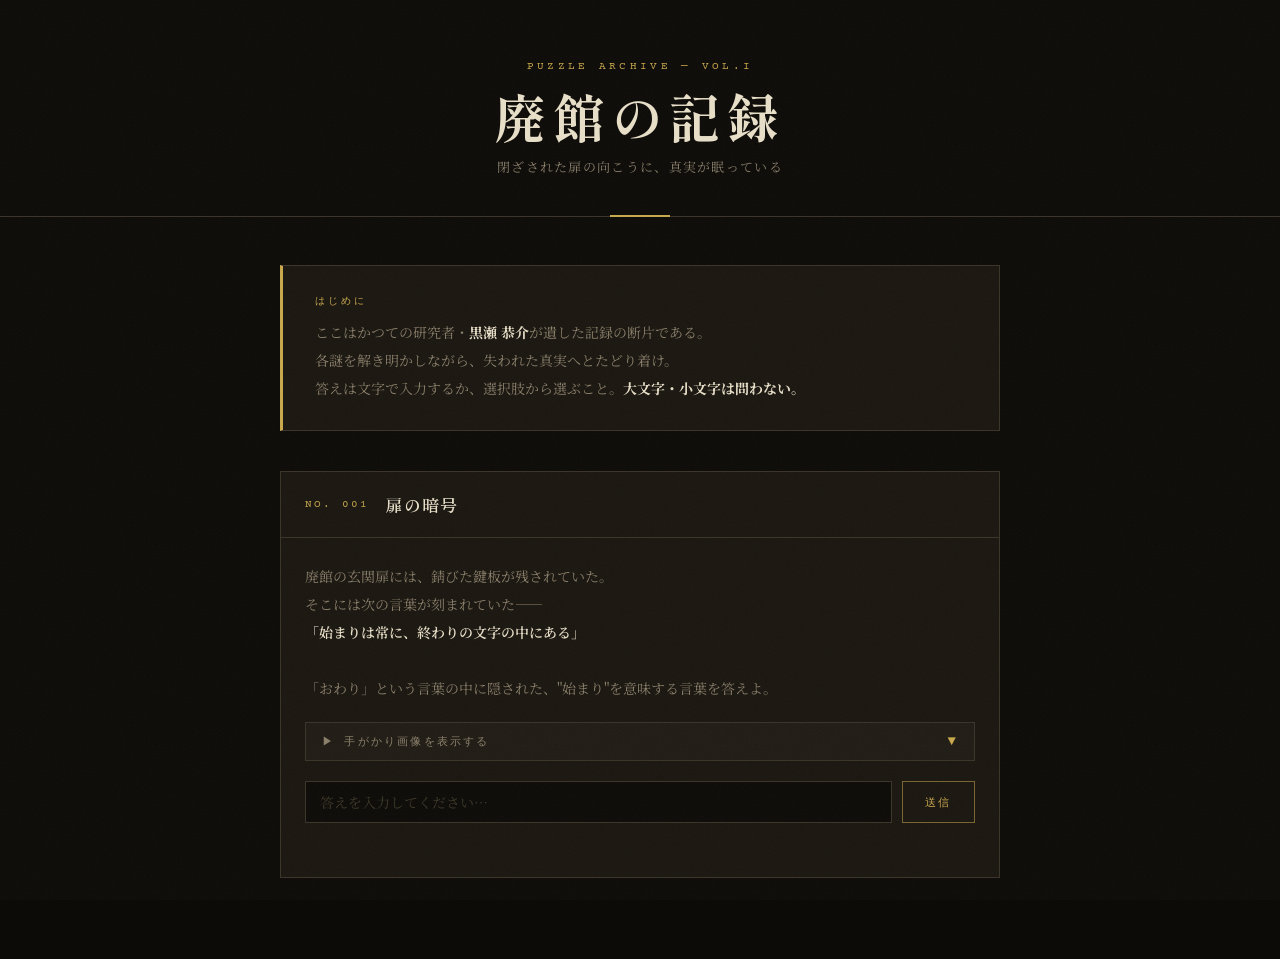
==== index.html @ 764a978c "Create index.html" ====
<!DOCTYPE html>
<html lang="ja">
<head>
  <meta charset="UTF-8">
  <meta name="viewport" content="width=device-width, initial-scale=1.0">
  <title>謎解き — The Archive</title>
  <link rel="preconnect" href="https://fonts.googleapis.com">
  <link href="https://fonts.googleapis.com/css2?family=Shippori+Mincho:wght@400;600;700&family=Noto+Serif+JP:wght@300;400;600&family=Courier+Prime:ital,wght@0,400;1,400&display=swap" rel="stylesheet">
  <style>
    :root {
      --bg: #0d0b08;
      --paper: #1a1610;
      --paper2: #201c15;
      --ink: #e8dfc8;
      --ink-dim: #8a7f6a;
      --ink-faint: #3d3828;
      --gold: #c9a84c;
      --gold-dim: #7a6430;
      --border: #3a3428;
    }

    *, *::before, *::after { box-sizing: border-box; margin: 0; padding: 0; }

    body {
      background: var(--bg);
      color: var(--ink);
      font-family: 'Noto Serif JP', serif;
      min-height: 100vh;
      overflow-x: hidden;
    }

    /* ── グレイン ── */
    body::before {
      content: '';
      position: fixed; inset: 0;
      background-image: url("data:image/svg+xml,%3Csvg viewBox='0 0 200 200' xmlns='http://www.w3.org/2000/svg'%3E%3Cfilter id='n'%3E%3CfeTurbulence type='fractalNoise' baseFrequency='0.75' numOctaves='4' stitchTiles='stitch'/%3E%3C/filter%3E%3Crect width='100%25' height='100%25' filter='url(%23n)' opacity='0.04'/%3E%3C/svg%3E");
      background-size: 200px;
      pointer-events: none;
      z-index: 999;
    }

    /* ── ヘッダー ── */
    header {
      text-align: center;
      padding: 60px 20px 40px;
      border-bottom: 1px solid var(--border);
      position: relative;
    }
    header::after {
      content: '';
      position: absolute;
      bottom: -1px; left: 50%; transform: translateX(-50%);
      width: 60px; height: 2px;
      background: var(--gold);
    }
    .site-label {
      font-family: 'Courier Prime', monospace;
      font-size: 11px;
      letter-spacing: 0.3em;
      color: var(--gold);
      text-transform: uppercase;
      margin-bottom: 12px;
    }
    h1 {
      font-family: 'Shippori Mincho', serif;
      font-size: clamp(28px, 5vw, 52px);
      font-weight: 700;
      letter-spacing: 0.12em;
      line-height: 1.2;
    }
    .subtitle {
      margin-top: 10px;
      font-size: 13px;
      color: var(--ink-dim);
      letter-spacing: 0.1em;
    }

    /* ── メイン ── */
    main {
      max-width: 760px;
      margin: 0 auto;
      padding: 0 20px 80px;
    }

    /* ── 案内 ── */
    .intro-block {
      margin: 48px 0 40px;
      padding: 28px 32px;
      border: 1px solid var(--border);
      border-left: 3px solid var(--gold);
      background: var(--paper);
      animation: fadeIn 0.8s ease both;
    }
    .intro-block .label {
      font-family: 'Courier Prime', monospace;
      font-size: 10px;
      letter-spacing: 0.3em;
      color: var(--gold);
      text-transform: uppercase;
      margin-bottom: 10px;
    }
    .intro-block p {
      font-size: 14px;
      line-height: 2;
      color: var(--ink-dim);
    }

    /* ── 問題カード ── */
    .puzzle-card {
      background: var(--paper);
      border: 1px solid var(--border);
      border-top: none;
    }
    .puzzle-card:first-of-type,
    .puzzle-card.first-card {
      border-top: 1px solid var(--border);
    }
    .puzzle-card.solved { border-color: var(--gold-dim); }

    .puzzle-header {
      display: flex;
      align-items: center;
      gap: 16px;
      padding: 20px 24px;
      border-bottom: 1px solid var(--border);
    }
    .puzzle-number {
      font-family: 'Courier Prime', monospace;
      font-size: 11px;
      letter-spacing: 0.2em;
      color: var(--gold);
      white-space: nowrap;
    }
    .puzzle-title {
      font-family: 'Shippori Mincho', serif;
      font-size: 17px;
      font-weight: 600;
      letter-spacing: 0.08em;
    }
    .solved-badge {
      margin-left: auto;
      font-family: 'Courier Prime', monospace;
      font-size: 10px;
      letter-spacing: 0.2em;
      color: var(--gold);
      border: 1px solid var(--gold-dim);
      padding: 3px 8px;
      display: none;
    }
    .puzzle-card.solved .solved-badge { display: block; }

    .puzzle-body { padding: 24px; }
    .puzzle-text {
      font-size: 14px;
      line-height: 2;
      color: var(--ink-dim);
      margin-bottom: 20px;
    }
    .puzzle-text strong { color: var(--ink); font-weight: 600; }

    /* ── アコーディオン ── */
    .accordion {
      border: 1px solid var(--border);
      margin-bottom: 20px;
    }
    .accordion-toggle {
      width: 100%;
      display: flex;
      align-items: center;
      justify-content: space-between;
      padding: 10px 16px;
      background: var(--paper2);
      border: none;
      color: var(--ink-dim);
      font-family: 'Courier Prime', monospace;
      font-size: 11px;
      letter-spacing: 0.2em;
      cursor: pointer;
      text-align: left;
      transition: color 0.2s;
    }
    .accordion-toggle:hover { color: var(--gold); }
    .accordion-icon {
      transition: transform 0.3s ease;
      font-size: 14px;
      color: var(--gold);
    }
    .accordion.open .accordion-icon { transform: rotate(180deg); }
    .accordion-body {
      max-height: 0;
      overflow: hidden;
      transition: max-height 0.4s ease;
    }
    .accordion.open .accordion-body { max-height: 600px; }
    .accordion-body img {
      width: 100%; display: block;
      filter: sepia(20%) contrast(0.9);
    }
    .accordion-caption {
      padding: 8px 16px;
      font-size: 11px;
      color: var(--ink-dim);
      font-family: 'Courier Prime', monospace;
      border-top: 1px solid var(--border);
      background: var(--paper2);
    }

    /* ── 入力 ── */
    .answer-area {
      display: flex;
      gap: 10px;
      align-items: stretch;
      flex-wrap: wrap;
    }
    .answer-input {
      flex: 1; min-width: 200px;
      background: var(--bg);
      border: 1px solid var(--border);
      color: var(--ink);
      font-family: 'Noto Serif JP', serif;
      font-size: 14px;
      padding: 10px 14px;
      outline: none;
      transition: border-color 0.2s;
    }
    .answer-input:focus { border-color: var(--gold); }
    .answer-input::placeholder { color: var(--ink-faint); }

    .answer-select {
      flex: 1; min-width: 200px;
      background: var(--bg);
      border: 1px solid var(--border);
      color: var(--ink);
      font-family: 'Noto Serif JP', serif;
      font-size: 14px;
      padding: 10px 14px;
      outline: none;
      cursor: pointer;
      transition: border-color 0.2s;
      appearance: none;
      background-image: url("data:image/svg+xml,%3Csvg xmlns='http://www.w3.org/2000/svg' width='12' height='8'%3E%3Cpath d='M1 1l5 5 5-5' stroke='%23c9a84c' stroke-width='1.5' fill='none'/%3E%3C/svg%3E");
      background-repeat: no-repeat;
      background-position: right 14px center;
      padding-right: 36px;
    }
    .answer-select:focus { border-color: var(--gold); }

    .submit-btn {
      background: transparent;
      border: 1px solid var(--gold-dim);
      color: var(--gold);
      font-family: 'Courier Prime', monospace;
      font-size: 11px;
      letter-spacing: 0.25em;
      padding: 10px 22px;
      cursor: pointer;
      text-transform: uppercase;
      transition: background 0.2s, color 0.2s, border-color 0.2s;
      white-space: nowrap;
    }
    .submit-btn:hover { background: var(--gold); color: var(--bg); border-color: var(--gold); }
    .submit-btn:disabled { opacity: 0.4; cursor: not-allowed; }

    .feedback {
      margin-top: 12px;
      font-family: 'Courier Prime', monospace;
      font-size: 12px;
      letter-spacing: 0.1em;
      min-height: 18px;
      transition: color 0.3s;
    }
    .feedback.correct { color: #7dbf8e; }
    .feedback.wrong   { color: #bf7d7d; }

    /* ── 正解後テキスト ── */
    .continuation {
      padding: 24px;
      border-top: 1px dashed var(--border);
      background: linear-gradient(to bottom, var(--paper2), var(--paper));
      animation: revealDown 0.6s ease both;
    }
    .continuation .label {
      font-family: 'Courier Prime', monospace;
      font-size: 10px;
      letter-spacing: 0.3em;
      color: var(--gold);
      text-transform: uppercase;
      margin-bottom: 12px;
    }
    .continuation p { font-size: 14px; line-height: 2.2; color: var(--ink-dim); }
    .continuation p + p { margin-top: 12px; }
    .continuation strong { color: var(--ink); }

    /* ── エピローグ二択 ── */
    .epilogue-choice {
      display: none;
      border: 1px solid var(--border);
      border-top: 1px dashed var(--gold-dim);
      background: var(--paper2);
      padding: 32px 24px;
      text-align: center;
      animation: revealDown 0.7s ease both;
    }
    .epilogue-choice .label {
      font-family: 'Courier Prime', monospace;
      font-size: 10px;
      letter-spacing: 0.35em;
      color: var(--gold);
      text-transform: uppercase;
      margin-bottom: 14px;
    }
    .epilogue-choice p {
      font-size: 14px;
      line-height: 2.1;
      color: var(--ink-dim);
      margin-bottom: 28px;
    }
    .epilogue-choice strong { color: var(--ink); }
    .choice-buttons {
      display: flex;
      gap: 16px;
      justify-content: center;
      flex-wrap: wrap;
    }
    .choice-btn {
      background: transparent;
      border: 1px solid var(--border);
      color: var(--ink-dim);
      font-family: 'Noto Serif JP', serif;
      font-size: 13px;
      letter-spacing: 0.08em;
      padding: 16px 32px;
      cursor: pointer;
      transition: all 0.25s;
      line-height: 1.7;
      min-width: 200px;
    }
    .choice-btn.light:hover {
      border-color: #7dbf8e;
      color: #7dbf8e;
      background: rgba(125,191,142,0.06);
    }
    .choice-btn.dark:hover {
      border-color: #bf7d7d;
      color: #bf7d7d;
      background: rgba(191,125,125,0.06);
    }

    /* ── エンドA（真実公開） ── */
    .end-result {
      display: none;
      animation: revealDown 0.9s ease both;
    }
    .end-a {
      border: 1px solid var(--gold-dim);
      border-top: none;
      background: var(--paper);
      padding: 48px 32px;
      text-align: center;
    }
    .end-a .end-tag {
      font-family: 'Courier Prime', monospace;
      font-size: 10px;
      letter-spacing: 0.4em;
      color: #7dbf8e;
      margin-bottom: 20px;
    }
    .end-a h2 {
      font-family: 'Shippori Mincho', serif;
      font-size: 24px;
      font-weight: 700;
      letter-spacing: 0.15em;
      color: var(--ink);
      margin-bottom: 20px;
    }
    .end-a p { font-size: 14px; line-height: 2.2; color: var(--ink-dim); }
    .end-a p + p { margin-top: 12px; }
    .end-a .ornament { font-size: 22px; color: #7dbf8e; margin-top: 32px; letter-spacing: 0.3em; }

    /* ── エンドB（焼却） ── */
    .end-b {
      border: 1px solid #5a3030;
      border-top: none;
      background: #110c0c;
      padding: 48px 32px;
      text-align: center;
    }
    .end-b .end-tag {
      font-family: 'Courier Prime', monospace;
      font-size: 10px;
      letter-spacing: 0.4em;
      color: #bf7d7d;
      margin-bottom: 20px;
    }
    .end-b h2 {
      font-family: 'Shippori Mincho', serif;
      font-size: 24px;
      font-weight: 700;
      letter-spacing: 0.15em;
      color: #d4bfb0;
      margin-bottom: 20px;
    }
    .end-b p { font-size: 14px; line-height: 2.2; color: #7a6660; }
    .end-b p + p { margin-top: 12px; }
    .end-b .ornament { font-size: 22px; color: #bf7d7d; margin-top: 32px; letter-spacing: 0.3em; }

    /* ── アニメーション ── */
    @keyframes fadeIn {
      from { opacity: 0; } to { opacity: 1; }
    }
    @keyframes slideUp {
      from { opacity: 0; transform: translateY(24px); }
      to   { opacity: 1; transform: translateY(0); }
    }
    @keyframes revealDown {
      from { opacity: 0; transform: translateY(-10px); }
      to   { opacity: 1; transform: translateY(0); }
    }

    ::-webkit-scrollbar { width: 6px; }
    ::-webkit-scrollbar-track { background: var(--bg); }
    ::-webkit-scrollbar-thumb { background: var(--border); border-radius: 3px; }
  </style>
</head>
<body>

<header>
  <div class="site-label">Puzzle Archive — Vol.I</div>
  <h1>廃館の記録</h1>
  <div class="subtitle">閉ざされた扉の向こうに、真実が眠っている</div>
</header>

<main>

  <!-- 案内 -->
  <div class="intro-block">
    <div class="label">はじめに</div>
    <p>
      ここはかつての研究者・<strong style="color:var(--ink)">黒瀬 恭介</strong>が遺した記録の断片である。<br>
      各謎を解き明かしながら、失われた真実へとたどり着け。<br>
      答えは文字で入力するか、選択肢から選ぶこと。<strong style="color:var(--ink)">大文字・小文字は問わない。</strong>
    </p>
  </div>

  <!-- ═══════════ 問題 1 ═══════════ -->
  <div class="puzzle-card first-card" id="puzzle-1">
    <div class="puzzle-header">
      <span class="puzzle-number">NO. 001</span>
      <span class="puzzle-title">扉の暗号</span>
      <span class="solved-badge">SOLVED</span>
    </div>
    <div class="puzzle-body">
      <p class="puzzle-text">
        廃館の玄関扉には、錆びた鍵板が残されていた。<br>
        そこには次の言葉が刻まれていた——<br>
        <strong>「始まりは常に、終わりの文字の中にある」</strong><br><br>
        「おわり」という言葉の中に隠された、"始まり"を意味する言葉を答えよ。
      </p>
      <div class="accordion" id="acc-1">
        <button class="accordion-toggle" onclick="toggleAccordion('acc-1')">
          <span>▶ 手がかり画像を表示する</span>
          <span class="accordion-icon">▼</span>
        </button>
        <div class="accordion-body">
          <svg xmlns="http://www.w3.org/2000/svg" viewBox="0 0 600 300" style="width:100%;display:block">
            <rect width="600" height="300" fill="#100e0b"/>
            <rect x="20" y="20" width="560" height="260" fill="none" stroke="#3a3428" stroke-width="1"/>
            <text x="300" y="120" text-anchor="middle" font-family="serif" font-size="48" fill="#c9a84c" opacity="0.9">お　わ　り</text>
            <text x="300" y="180" text-anchor="middle" font-family="serif" font-size="18" fill="#8a7f6a">↑　　　↑</text>
            <text x="300" y="220" text-anchor="middle" font-family="serif" font-size="14" fill="#8a7f6a" letter-spacing="4">刻まれた文字を よく見よ</text>
            <line x1="40" y1="40" x2="80" y2="40" stroke="#3a3428" stroke-width="1"/>
            <line x1="40" y1="40" x2="40" y2="80" stroke="#3a3428" stroke-width="1"/>
            <line x1="560" y1="40" x2="520" y2="40" stroke="#3a3428" stroke-width="1"/>
            <line x1="560" y1="40" x2="560" y2="80" stroke="#3a3428" stroke-width="1"/>
            <line x1="40" y1="260" x2="80" y2="260" stroke="#3a3428" stroke-width="1"/>
            <line x1="40" y1="260" x2="40" y2="220" stroke="#3a3428" stroke-width="1"/>
            <line x1="560" y1="260" x2="520" y2="260" stroke="#3a3428" stroke-width="1"/>
            <line x1="560" y1="260" x2="560" y2="220" stroke="#3a3428" stroke-width="1"/>
          </svg>
          <div class="accordion-caption">FILE_001 — 玄関扉の刻印（撮影日不明）</div>
        </div>
      </div>
      <div class="answer-area">
        <input type="text" class="answer-input" id="input-1" placeholder="答えを入力してください…" autocomplete="off">
        <button class="submit-btn" onclick="checkAnswer(1)">送信</button>
      </div>
      <div class="feedback" id="feedback-1"></div>
    </div>
    <div class="continuation" id="cont-1" style="display:none">
      <div class="label">記録 / 001</div>
      <p>
        扉が軋みながら開いた。内部には薄暗い廊下が続いており、<br>
        壁には無数の紙片が貼り付けられていた。黒瀬の字で、こう記されていた——
      </p>
      <p>
        <strong>「記憶とは、消えることなく積み重なるものだ。だが、人は時に意図して忘れようとする。<br>
        次の間には、私が最も恐れたものが置いてある」</strong>
      </p>
    </div>
  </div>

  <!-- ═══════════ 問題 2（最初は非表示） ═══════════ -->
  <div class="puzzle-card" id="puzzle-2" style="display:none">
    <div class="puzzle-header">
      <span class="puzzle-number">NO. 002</span>
      <span class="puzzle-title">研究室の選択</span>
      <span class="solved-badge">SOLVED</span>
    </div>
    <div class="puzzle-body">
      <p class="puzzle-text">
        廊下の奥に、3つの扉があった。<br>
        それぞれに記号が描かれている——<strong>「▲」「●」「■」</strong><br><br>
        黒瀬のノートには次の記述があった：<br>
        <em style="color:var(--ink)">"角のない、しかし始まりも終わりもない形の部屋に、答えがある"</em><br><br>
        どの扉を開くべきか？
      </p>
      <div class="accordion" id="acc-2">
        <button class="accordion-toggle" onclick="toggleAccordion('acc-2')">
          <span>▶ ノートの挿絵を確認する</span>
          <span class="accordion-icon">▼</span>
        </button>
        <div class="accordion-body">
          <svg xmlns="http://www.w3.org/2000/svg" viewBox="0 0 600 280" style="width:100%;display:block">
            <rect width="600" height="280" fill="#100e0b"/>
            <rect x="20" y="20" width="560" height="240" fill="none" stroke="#3a3428" stroke-width="1"/>
            <polygon points="130,220 200,100 270,220" fill="none" stroke="#c9a84c" stroke-width="2" opacity="0.7"/>
            <text x="200" y="250" text-anchor="middle" font-family="serif" font-size="14" fill="#8a7f6a">▲ 扉A</text>
            <circle cx="300" cy="160" r="60" fill="none" stroke="#c9a84c" stroke-width="2" opacity="0.9"/>
            <text x="300" y="250" text-anchor="middle" font-family="serif" font-size="14" fill="#c9a84c">● 扉B</text>
            <rect x="360" y="100" width="110" height="110" fill="none" stroke="#c9a84c" stroke-width="2" opacity="0.7"/>
            <text x="415" y="250" text-anchor="middle" font-family="serif" font-size="14" fill="#8a7f6a">■ 扉C</text>
            <text x="300" y="60" text-anchor="middle" font-family="serif" font-size="12" fill="#8a7f6a" letter-spacing="3">三つの形、一つの答え</text>
          </svg>
          <div class="accordion-caption">FILE_002 — 黒瀬ノート p.47（三扉の図）</div>
        </div>
      </div>
      <div class="answer-area">
        <select class="answer-select" id="input-2">
          <option value="">— 扉を選択してください —</option>
          <option value="a">▲ 扉A（三角の部屋）</option>
          <option value="b">● 扉B（円の部屋）</option>
          <option value="c">■ 扉C（四角の部屋）</option>
        </select>
        <button class="submit-btn" onclick="checkAnswer(2)">送信</button>
      </div>
      <div class="feedback" id="feedback-2"></div>
    </div>
    <div class="continuation" id="cont-2" style="display:none">
      <div class="label">記録 / 002</div>
      <p>
        円の扉を開くと、そこには広い実験室が広がっていた。<br>
        棚には無数の試験管と古い写真が並んでいる。
      </p>
      <p>
        写真の一枚には、若い頃の黒瀬と、見知らぬ女性が写っていた。<br>
        裏には一言——<strong>「すべての謎は、人の名前の中に宿る」</strong>
      </p>
    </div>
  </div>

  <!-- ═══════════ 問題 3（最初は非表示） ═══════════ -->
  <div class="puzzle-card" id="puzzle-3" style="display:none">
    <div class="puzzle-header">
      <span class="puzzle-number">NO. 003</span>
      <span class="puzzle-title">失われた名前</span>
      <span class="solved-badge">SOLVED</span>
    </div>
    <div class="puzzle-body">
      <p class="puzzle-text">
        実験室の中央に、一冊の日記が置かれていた。最後のページにこう書かれている——<br><br>
        <strong>
          「私の名は　黒瀬　恭介。<br>
          しかしこの館に残すべき名は、もう一つある。<br>
          私の名前のアナグラムが、すべての答えだ」
        </strong><br><br>
        「きょうすけ」を並び替えてできる、ある言葉を答えよ。<br>
        <span style="font-size:12px;color:var(--ink-dim)">（ひらがな5文字、「好き」という感情に関連する）</span>
      </p>
      <div class="accordion" id="acc-3">
        <button class="accordion-toggle" onclick="toggleAccordion('acc-3')">
          <span>▶ 日記の最終ページを見る</span>
          <span class="accordion-icon">▼</span>
        </button>
        <div class="accordion-body">
          <svg xmlns="http://www.w3.org/2000/svg" viewBox="0 0 600 320" style="width:100%;display:block">
            <rect width="600" height="320" fill="#100e0b"/>
            <rect x="60" y="20" width="480" height="280" fill="#1a1610" stroke="#3a3428" stroke-width="1"/>
            <line x1="80" y1="80"  x2="520" y2="80"  stroke="#2a2520" stroke-width="1"/>
            <line x1="80" y1="110" x2="520" y2="110" stroke="#2a2520" stroke-width="1"/>
            <line x1="80" y1="140" x2="520" y2="140" stroke="#2a2520" stroke-width="1"/>
            <line x1="80" y1="170" x2="520" y2="170" stroke="#2a2520" stroke-width="1"/>
            <line x1="80" y1="200" x2="520" y2="200" stroke="#2a2520" stroke-width="1"/>
            <line x1="80" y1="230" x2="520" y2="230" stroke="#2a2520" stroke-width="1"/>
            <text x="300" y="55" text-anchor="middle" font-family="serif" font-size="12" fill="#8a7f6a" letter-spacing="2">19XX年　最後の記録</text>
            <text x="90" y="100" font-family="serif" font-size="13" fill="#c9a84c">き　よ　う　す　け</text>
            <text x="90" y="130" font-family="serif" font-size="13" fill="#8a7f6a">↓ 並び替えると……？</text>
            <text x="90" y="160" font-family="serif" font-size="13" fill="#8a7f6a">？　？　？　？　？</text>
            <text x="90" y="195" font-family="serif" font-size="11" fill="#8a7f6a" opacity="0.6">すべての感情の中で、最も純粋なもの。</text>
            <text x="90" y="225" font-family="serif" font-size="11" fill="#8a7f6a" opacity="0.6">それが私の本当の名前だったのかもしれない。</text>
            <text x="440" y="270" text-anchor="end" font-family="serif" font-size="14" fill="#c9a84c" opacity="0.8">黒瀬　恭介</text>
          </svg>
          <div class="accordion-caption">FILE_003 — 日記 最終頁（日付不明）</div>
        </div>
      </div>
      <div class="answer-area">
        <input type="text" class="answer-input" id="input-3" placeholder="ひらがな5文字で入力…" autocomplete="off">
        <button class="submit-btn" onclick="checkAnswer(3)">送信</button>
      </div>
      <div class="feedback" id="feedback-3"></div>
    </div>

    <!-- エピローグ本文 -->
    <div class="continuation" id="cont-3" style="display:none">
      <div class="label">エピローグ</div>
      <p>
        日記を閉じると、部屋全体が静寂に包まれた。<br>
        黒瀬 恭介が最後に遺したものは、研究でも記録でもなく——<br>
        ただ、<strong>純粋な想いの欠片</strong>だったのかもしれない。
      </p>
      <p>
        だが、あなたの手にはいま、この館の<strong>すべての記録</strong>がある。<br>
        それをどうするかは……あなた次第だ。
      </p>
    </div>

    <!-- ═══ エピローグ二択 ═══ -->
    <div class="epilogue-choice" id="epilogue-choice">
      <div class="label">最後の選択</div>
      <p>
        黒瀬が遺した記録をどうするか。<br>
        その決断が、物語の幕をおろす。
      </p>
      <div class="choice-buttons">
        <button class="choice-btn light" onclick="showEnd('a')">
          📖 記録を世界に公開する<br>
          <span style="font-size:11px;color:inherit;opacity:0.7">——真実を、光の中へ</span>
        </button>
        <button class="choice-btn dark" onclick="showEnd('b')">
          🔥 記録をすべて焼き払う<br>
          <span style="font-size:11px;color:inherit;opacity:0.7">——忘却の炎に委ねる</span>
        </button>
      </div>
    </div>
  </div>

  <!-- ═══ エンドA ═══ -->
  <div class="end-result" id="end-a">
    <div class="end-a">
      <div class="end-tag">END — A ／ 解放</div>
      <h2>真実の夜明け</h2>
      <p>
        あなたは記録を公開することを選んだ。
      </p>
      <p>
        黒瀬 恭介の研究と、彼が抱えた想いは——<br>
        やがて多くの人の目に触れ、静かに語り継がれていく。
      </p>
      <p>
        廃館には、もう誰もいない。<br>
        しかしその記憶は、永遠に消えることなく残るだろう。
      </p>
      <div class="ornament">◇ ◆ ◇</div>
    </div>
  </div>

  <!-- ═══ エンドB ═══ -->
  <div class="end-result" id="end-b">
    <div class="end-b">
      <div class="end-tag">END — B ／ 忘却</div>
      <h2>灰になるまで</h2>
      <p>
        あなたは記録を炎に投じることを選んだ。
      </p>
      <p>
        紙が燃え、煙が天井へと立ち上る。<br>
        黒瀬の筆跡は、文字の一つひとつが灰になるまで——静かに消えていった。
      </p>
      <p>
        廃館は、ふたたび沈黙する。<br>
        誰も知らない。誰も語らない。それもまた、一つの選択だ。
      </p>
      <div class="ornament">— ■ —</div>
    </div>
  </div>

</main>

<script>
  // ─────────────────────
  // 問題の定義
  // ─────────────────────
  const puzzles = {
    1: { type: 'text',   answers: ['わり', '割り', 'ワリ'] },
    2: { type: 'select', answers: ['b'] },
    3: { type: 'text',   answers: ['すきよけ', 'すきけよ', 'よすきけ', 'すけよき', 'よきすけ', 'きよすけ'] }
  };
  const TOTAL = Object.keys(puzzles).length;

  // ─────────────────────
  // アコーディオン
  // ─────────────────────
  function toggleAccordion(id) {
    const el = document.getElementById(id);
    el.classList.toggle('open');
    const span = el.querySelector('.accordion-toggle span:first-child');
    const labels = {
      'acc-1': '手がかり画像を表示する',
      'acc-2': 'ノートの挿絵を確認する',
      'acc-3': '日記の最終ページを見る',
    };
    if (el.classList.contains('open')) {
      span.textContent = '▼ 閉じる';
    } else {
      span.textContent = '▶ ' + (labels[id] || '表示する');
    }
  }

  // ─────────────────────
  // 回答チェック
  // ─────────────────────
  function checkAnswer(num) {
    const puzzle  = puzzles[num];
    const input   = document.getElementById('input-' + num);
    const feedback = document.getElementById('feedback-' + num);
    const card    = document.getElementById('puzzle-' + num);

    const val = puzzle.type === 'text'
      ? input.value.trim().toLowerCase().replace(/\s/g, '')
      : input.value;

    if (!val) {
      feedback.textContent = '— 答えを入力または選択してください';
      feedback.className = 'feedback wrong';
      return;
    }

    const correct = puzzle.answers.some(a => a.toLowerCase() === val);

    if (correct) {
      feedback.textContent = '✓  正解です';
      feedback.className = 'feedback correct';
      card.classList.add('solved');
      input.disabled = true;
      card.querySelector('.submit-btn').disabled = true;

      setTimeout(() => {
        // 正解後テキストを表示
        const cont = document.getElementById('cont-' + num);
        if (cont) {
          cont.style.display = 'block';
          cont.scrollIntoView({ behavior: 'smooth', block: 'nearest' });
        }
        // 次ステップへ
        setTimeout(() => unlockNext(num), 600);
      }, 400);

    } else {
      feedback.textContent = '✗  違います。もう一度考えてみてください';
      feedback.className = 'feedback wrong';
      input.style.borderColor = '#8b2c2c';
      setTimeout(() => { input.style.borderColor = ''; }, 800);
    }
  }

  // ─────────────────────
  // 次問題のアンロック
  // ─────────────────────
  function unlockNext(solvedNum) {
    if (solvedNum < TOTAL) {
      // 次の問題カードを表示
      const nextCard = document.getElementById('puzzle-' + (solvedNum + 1));
      if (nextCard) {
        nextCard.style.display = 'block';
        nextCard.style.animation = 'slideUp 0.55s ease both';
        setTimeout(() => {
          nextCard.scrollIntoView({ behavior: 'smooth', block: 'start' });
        }, 100);
      }
    } else {
      // 最終問題クリア → エピローグ二択を表示
      setTimeout(() => {
        const choice = document.getElementById('epilogue-choice');
        choice.style.display = 'block';
        choice.scrollIntoView({ behavior: 'smooth', block: 'nearest' });
      }, 400);
    }
  }

  // ─────────────────────
  // エンド分岐
  // ─────────────────────
  function showEnd(type) {
    // 二択ボタンを無効化
    const choice = document.getElementById('epilogue-choice');
    choice.querySelectorAll('.choice-btn').forEach(btn => {
      btn.disabled = true;
      btn.style.opacity = '0.4';
      btn.style.cursor = 'not-allowed';
    });

    // 選ばれたエンドを表示
    const endEl = document.getElementById('end-' + type);
    endEl.style.display = 'block';
    setTimeout(() => {
      endEl.scrollIntoView({ behavior: 'smooth', block: 'start' });
    }, 100);
  }

  // ─────────────────────
  // Enterキー対応
  // ─────────────────────
  document.addEventListener('keydown', e => {
    if (e.key !== 'Enter') return;
    const focused = document.activeElement;
    if (focused && focused.classList.contains('answer-input')) {
      checkAnswer(parseInt(focused.id.replace('input-', '')));
    }
  });
</script>
</body>
</html>
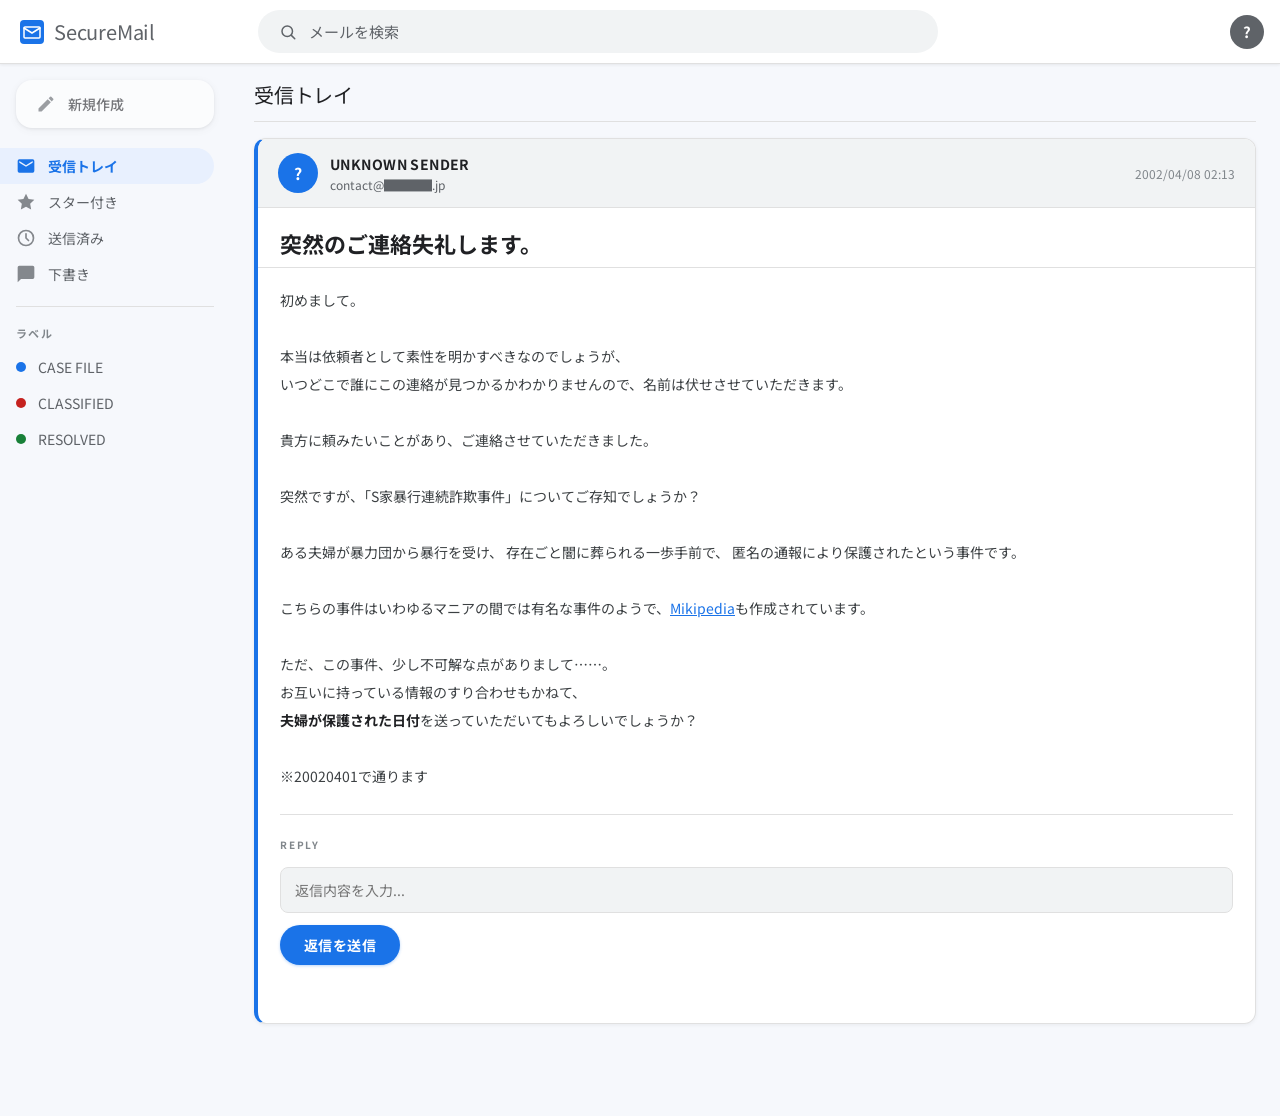
==== commit 95f5e93d: "一旦ガワだけ完成" ====
--- a/index.html
+++ b/index.html
@@ -3,819 +3,101 @@
 <head>
   <meta charset="UTF-8">
   <meta name="viewport" content="width=device-width, initial-scale=1.0">
-  <title>謎解き — The Archive</title>
+  <title>inbox — SECURE ARCHIVE</title>
   <link rel="preconnect" href="https://fonts.googleapis.com">
-  <link href="https://fonts.googleapis.com/css2?family=Shippori+Mincho:wght@400;600;700&family=Noto+Serif+JP:wght@300;400;600&family=Courier+Prime:ital,wght@0,400;1,400&display=swap" rel="stylesheet">
-  <style>
-    :root {
-      --bg: #0d0b08;
-      --paper: #1a1610;
-      --paper2: #201c15;
-      --ink: #e8dfc8;
-      --ink-dim: #8a7f6a;
-      --ink-faint: #3d3828;
-      --gold: #c9a84c;
-      --gold-dim: #7a6430;
-      --border: #3a3428;
-    }
-
-    *, *::before, *::after { box-sizing: border-box; margin: 0; padding: 0; }
-
-    body {
-      background: var(--bg);
-      color: var(--ink);
-      font-family: 'Noto Serif JP', serif;
-      min-height: 100vh;
-      overflow-x: hidden;
-    }
-
-    /* ── グレイン ── */
-    body::before {
-      content: '';
-      position: fixed; inset: 0;
-      background-image: url("data:image/svg+xml,%3Csvg viewBox='0 0 200 200' xmlns='http://www.w3.org/2000/svg'%3E%3Cfilter id='n'%3E%3CfeTurbulence type='fractalNoise' baseFrequency='0.75' numOctaves='4' stitchTiles='stitch'/%3E%3C/filter%3E%3Crect width='100%25' height='100%25' filter='url(%23n)' opacity='0.04'/%3E%3C/svg%3E");
-      background-size: 200px;
-      pointer-events: none;
-      z-index: 999;
-    }
-
-    /* ── ヘッダー ── */
-    header {
-      text-align: center;
-      padding: 60px 20px 40px;
-      border-bottom: 1px solid var(--border);
-      position: relative;
-    }
-    header::after {
-      content: '';
-      position: absolute;
-      bottom: -1px; left: 50%; transform: translateX(-50%);
-      width: 60px; height: 2px;
-      background: var(--gold);
-    }
-    .site-label {
-      font-family: 'Courier Prime', monospace;
-      font-size: 11px;
-      letter-spacing: 0.3em;
-      color: var(--gold);
-      text-transform: uppercase;
-      margin-bottom: 12px;
-    }
-    h1 {
-      font-family: 'Shippori Mincho', serif;
-      font-size: clamp(28px, 5vw, 52px);
-      font-weight: 700;
-      letter-spacing: 0.12em;
-      line-height: 1.2;
-    }
-    .subtitle {
-      margin-top: 10px;
-      font-size: 13px;
-      color: var(--ink-dim);
-      letter-spacing: 0.1em;
-    }
-
-    /* ── メイン ── */
-    main {
-      max-width: 760px;
-      margin: 0 auto;
-      padding: 0 20px 80px;
-    }
-
-    /* ── 案内 ── */
-    .intro-block {
-      margin: 48px 0 40px;
-      padding: 28px 32px;
-      border: 1px solid var(--border);
-      border-left: 3px solid var(--gold);
-      background: var(--paper);
-      animation: fadeIn 0.8s ease both;
-    }
-    .intro-block .label {
-      font-family: 'Courier Prime', monospace;
-      font-size: 10px;
-      letter-spacing: 0.3em;
-      color: var(--gold);
-      text-transform: uppercase;
-      margin-bottom: 10px;
-    }
-    .intro-block p {
-      font-size: 14px;
-      line-height: 2;
-      color: var(--ink-dim);
-    }
-
-    /* ── 問題カード ── */
-    .puzzle-card {
-      background: var(--paper);
-      border: 1px solid var(--border);
-      border-top: none;
-    }
-    .puzzle-card:first-of-type,
-    .puzzle-card.first-card {
-      border-top: 1px solid var(--border);
-    }
-    .puzzle-card.solved { border-color: var(--gold-dim); }
-
-    .puzzle-header {
-      display: flex;
-      align-items: center;
-      gap: 16px;
-      padding: 20px 24px;
-      border-bottom: 1px solid var(--border);
-    }
-    .puzzle-number {
-      font-family: 'Courier Prime', monospace;
-      font-size: 11px;
-      letter-spacing: 0.2em;
-      color: var(--gold);
-      white-space: nowrap;
-    }
-    .puzzle-title {
-      font-family: 'Shippori Mincho', serif;
-      font-size: 17px;
-      font-weight: 600;
-      letter-spacing: 0.08em;
-    }
-    .solved-badge {
-      margin-left: auto;
-      font-family: 'Courier Prime', monospace;
-      font-size: 10px;
-      letter-spacing: 0.2em;
-      color: var(--gold);
-      border: 1px solid var(--gold-dim);
-      padding: 3px 8px;
-      display: none;
-    }
-    .puzzle-card.solved .solved-badge { display: block; }
-
-    .puzzle-body { padding: 24px; }
-    .puzzle-text {
-      font-size: 14px;
-      line-height: 2;
-      color: var(--ink-dim);
-      margin-bottom: 20px;
-    }
-    .puzzle-text strong { color: var(--ink); font-weight: 600; }
-
-    /* ── アコーディオン ── */
-    .accordion {
-      border: 1px solid var(--border);
-      margin-bottom: 20px;
-    }
-    .accordion-toggle {
-      width: 100%;
-      display: flex;
-      align-items: center;
-      justify-content: space-between;
-      padding: 10px 16px;
-      background: var(--paper2);
-      border: none;
-      color: var(--ink-dim);
-      font-family: 'Courier Prime', monospace;
-      font-size: 11px;
-      letter-spacing: 0.2em;
-      cursor: pointer;
-      text-align: left;
-      transition: color 0.2s;
-    }
-    .accordion-toggle:hover { color: var(--gold); }
-    .accordion-icon {
-      transition: transform 0.3s ease;
-      font-size: 14px;
-      color: var(--gold);
-    }
-    .accordion.open .accordion-icon { transform: rotate(180deg); }
-    .accordion-body {
-      max-height: 0;
-      overflow: hidden;
-      transition: max-height 0.4s ease;
-    }
-    .accordion.open .accordion-body { max-height: 600px; }
-    .accordion-body img {
-      width: 100%; display: block;
-      filter: sepia(20%) contrast(0.9);
-    }
-    .accordion-caption {
-      padding: 8px 16px;
-      font-size: 11px;
-      color: var(--ink-dim);
-      font-family: 'Courier Prime', monospace;
-      border-top: 1px solid var(--border);
-      background: var(--paper2);
-    }
-
-    /* ── 入力 ── */
-    .answer-area {
-      display: flex;
-      gap: 10px;
-      align-items: stretch;
-      flex-wrap: wrap;
-    }
-    .answer-input {
-      flex: 1; min-width: 200px;
-      background: var(--bg);
-      border: 1px solid var(--border);
-      color: var(--ink);
-      font-family: 'Noto Serif JP', serif;
-      font-size: 14px;
-      padding: 10px 14px;
-      outline: none;
-      transition: border-color 0.2s;
-    }
-    .answer-input:focus { border-color: var(--gold); }
-    .answer-input::placeholder { color: var(--ink-faint); }
-
-    .answer-select {
-      flex: 1; min-width: 200px;
-      background: var(--bg);
-      border: 1px solid var(--border);
-      color: var(--ink);
-      font-family: 'Noto Serif JP', serif;
-      font-size: 14px;
-      padding: 10px 14px;
-      outline: none;
-      cursor: pointer;
-      transition: border-color 0.2s;
-      appearance: none;
-      background-image: url("data:image/svg+xml,%3Csvg xmlns='http://www.w3.org/2000/svg' width='12' height='8'%3E%3Cpath d='M1 1l5 5 5-5' stroke='%23c9a84c' stroke-width='1.5' fill='none'/%3E%3C/svg%3E");
-      background-repeat: no-repeat;
-      background-position: right 14px center;
-      padding-right: 36px;
-    }
-    .answer-select:focus { border-color: var(--gold); }
-
-    .submit-btn {
-      background: transparent;
-      border: 1px solid var(--gold-dim);
-      color: var(--gold);
-      font-family: 'Courier Prime', monospace;
-      font-size: 11px;
-      letter-spacing: 0.25em;
-      padding: 10px 22px;
-      cursor: pointer;
-      text-transform: uppercase;
-      transition: background 0.2s, color 0.2s, border-color 0.2s;
-      white-space: nowrap;
-    }
-    .submit-btn:hover { background: var(--gold); color: var(--bg); border-color: var(--gold); }
-    .submit-btn:disabled { opacity: 0.4; cursor: not-allowed; }
-
-    .feedback {
-      margin-top: 12px;
-      font-family: 'Courier Prime', monospace;
-      font-size: 12px;
-      letter-spacing: 0.1em;
-      min-height: 18px;
-      transition: color 0.3s;
-    }
-    .feedback.correct { color: #7dbf8e; }
-    .feedback.wrong   { color: #bf7d7d; }
-
-    /* ── 正解後テキスト ── */
-    .continuation {
-      padding: 24px;
-      border-top: 1px dashed var(--border);
-      background: linear-gradient(to bottom, var(--paper2), var(--paper));
-      animation: revealDown 0.6s ease both;
-    }
-    .continuation .label {
-      font-family: 'Courier Prime', monospace;
-      font-size: 10px;
-      letter-spacing: 0.3em;
-      color: var(--gold);
-      text-transform: uppercase;
-      margin-bottom: 12px;
-    }
-    .continuation p { font-size: 14px; line-height: 2.2; color: var(--ink-dim); }
-    .continuation p + p { margin-top: 12px; }
-    .continuation strong { color: var(--ink); }
-
-    /* ── エピローグ二択 ── */
-    .epilogue-choice {
-      display: none;
-      border: 1px solid var(--border);
-      border-top: 1px dashed var(--gold-dim);
-      background: var(--paper2);
-      padding: 32px 24px;
-      text-align: center;
-      animation: revealDown 0.7s ease both;
-    }
-    .epilogue-choice .label {
-      font-family: 'Courier Prime', monospace;
-      font-size: 10px;
-      letter-spacing: 0.35em;
-      color: var(--gold);
-      text-transform: uppercase;
-      margin-bottom: 14px;
-    }
-    .epilogue-choice p {
-      font-size: 14px;
-      line-height: 2.1;
-      color: var(--ink-dim);
-      margin-bottom: 28px;
-    }
-    .epilogue-choice strong { color: var(--ink); }
-    .choice-buttons {
-      display: flex;
-      gap: 16px;
-      justify-content: center;
-      flex-wrap: wrap;
-    }
-    .choice-btn {
-      background: transparent;
-      border: 1px solid var(--border);
-      color: var(--ink-dim);
-      font-family: 'Noto Serif JP', serif;
-      font-size: 13px;
-      letter-spacing: 0.08em;
-      padding: 16px 32px;
-      cursor: pointer;
-      transition: all 0.25s;
-      line-height: 1.7;
-      min-width: 200px;
-    }
-    .choice-btn.light:hover {
-      border-color: #7dbf8e;
-      color: #7dbf8e;
-      background: rgba(125,191,142,0.06);
-    }
-    .choice-btn.dark:hover {
-      border-color: #bf7d7d;
-      color: #bf7d7d;
-      background: rgba(191,125,125,0.06);
-    }
-
-    /* ── エンドA（真実公開） ── */
-    .end-result {
-      display: none;
-      animation: revealDown 0.9s ease both;
-    }
-    .end-a {
-      border: 1px solid var(--gold-dim);
-      border-top: none;
-      background: var(--paper);
-      padding: 48px 32px;
-      text-align: center;
-    }
-    .end-a .end-tag {
-      font-family: 'Courier Prime', monospace;
-      font-size: 10px;
-      letter-spacing: 0.4em;
-      color: #7dbf8e;
-      margin-bottom: 20px;
-    }
-    .end-a h2 {
-      font-family: 'Shippori Mincho', serif;
-      font-size: 24px;
-      font-weight: 700;
-      letter-spacing: 0.15em;
-      color: var(--ink);
-      margin-bottom: 20px;
-    }
-    .end-a p { font-size: 14px; line-height: 2.2; color: var(--ink-dim); }
-    .end-a p + p { margin-top: 12px; }
-    .end-a .ornament { font-size: 22px; color: #7dbf8e; margin-top: 32px; letter-spacing: 0.3em; }
-
-    /* ── エンドB（焼却） ── */
-    .end-b {
-      border: 1px solid #5a3030;
-      border-top: none;
-      background: #110c0c;
-      padding: 48px 32px;
-      text-align: center;
-    }
-    .end-b .end-tag {
-      font-family: 'Courier Prime', monospace;
-      font-size: 10px;
-      letter-spacing: 0.4em;
-      color: #bf7d7d;
-      margin-bottom: 20px;
-    }
-    .end-b h2 {
-      font-family: 'Shippori Mincho', serif;
-      font-size: 24px;
-      font-weight: 700;
-      letter-spacing: 0.15em;
-      color: #d4bfb0;
-      margin-bottom: 20px;
-    }
-    .end-b p { font-size: 14px; line-height: 2.2; color: #7a6660; }
-    .end-b p + p { margin-top: 12px; }
-    .end-b .ornament { font-size: 22px; color: #bf7d7d; margin-top: 32px; letter-spacing: 0.3em; }
-
-    /* ── アニメーション ── */
-    @keyframes fadeIn {
-      from { opacity: 0; } to { opacity: 1; }
-    }
-    @keyframes slideUp {
-      from { opacity: 0; transform: translateY(24px); }
-      to   { opacity: 1; transform: translateY(0); }
-    }
-    @keyframes revealDown {
-      from { opacity: 0; transform: translateY(-10px); }
-      to   { opacity: 1; transform: translateY(0); }
-    }
-
-    ::-webkit-scrollbar { width: 6px; }
-    ::-webkit-scrollbar-track { background: var(--bg); }
-    ::-webkit-scrollbar-thumb { background: var(--border); border-radius: 3px; }
-  </style>
+  <link rel="preconnect" href="https://fonts.gstatic.com" crossorigin>
+  <link href="https://fonts.googleapis.com/css2?family=Noto+Sans+JP:wght@300;400;500;700&display=swap" rel="stylesheet">
+  <link rel="stylesheet" href="css/style.css">
 </head>
 <body>
 
-<header>
-  <div class="site-label">Puzzle Archive — Vol.I</div>
-  <h1>廃館の記録</h1>
-  <div class="subtitle">閉ざされた扉の向こうに、真実が眠っている</div>
-</header>
+  <header class="topbar">
+    <div class="topbar-inner">
+      <div class="topbar-logo">
+        <svg width="24" height="24" viewBox="0 0 24 24" fill="none">
+          <rect width="24" height="24" rx="4" fill="#1a73e8"/>
+          <path d="M4 8l8 5 8-5" stroke="white" stroke-width="1.5" stroke-linecap="round"/>
+          <rect x="4" y="7" width="16" height="11" rx="1" stroke="white" stroke-width="1.5" fill="none"/>
+        </svg>
+        <span class="logo-text">SecureMail</span>
+      </div>
+      <div class="topbar-search">
+        <svg class="search-icon" width="18" height="18" viewBox="0 0 24 24" fill="none">
+          <circle cx="11" cy="11" r="7" stroke="#5f6368" stroke-width="2"/>
+          <path d="M16.5 16.5L21 21" stroke="#5f6368" stroke-width="2" stroke-linecap="round"/>
+        </svg>
+        <span class="search-placeholder">メールを検索</span>
+      </div>
+      <div class="topbar-avatar">?</div>
+    </div>
+  </header>
 
-<main>
+  <div class="page-body">
 
-  <!-- 案内 -->
-  <div class="intro-block">
-    <div class="label">はじめに</div>
-    <p>
-      ここはかつての研究者・<strong style="color:var(--ink)">黒瀬 恭介</strong>が遺した記録の断片である。<br>
-      各謎を解き明かしながら、失われた真実へとたどり着け。<br>
-      答えは文字で入力するか、選択肢から選ぶこと。<strong style="color:var(--ink)">大文字・小文字は問わない。</strong>
-    </p>
+    <aside class="sidebar">
+      <div class="sidebar-compose">
+        <button class="compose-btn" disabled>
+          <svg width="20" height="20" viewBox="0 0 24 24" fill="none">
+            <path d="M3 17.25V21h3.75L17.81 9.94l-3.75-3.75L3 17.25zM20.71 7.04a1 1 0 000-1.41l-2.34-2.34a1 1 0 00-1.41 0l-1.83 1.83 3.75 3.75 1.83-1.83z" fill="#5f6368"/>
+          </svg>
+          新規作成
+        </button>
+      </div>
+      <nav class="sidebar-nav">
+        <div class="nav-item active">
+          <svg class="nav-icon" width="20" height="20" viewBox="0 0 24 24" fill="none">
+            <path d="M20 4H4a2 2 0 00-2 2v12a2 2 0 002 2h16a2 2 0 002-2V6a2 2 0 00-2-2zm0 4l-8 5-8-5V6l8 5 8-5v2z" fill="currentColor"/>
+          </svg>
+          <span>受信トレイ</span>
+          <span class="nav-badge" id="unread-count"></span>
+        </div>
+        <div class="nav-item muted">
+          <svg class="nav-icon" width="20" height="20" viewBox="0 0 24 24" fill="none">
+            <path d="M12 2l3.09 6.26L22 9.27l-5 4.87 1.18 6.88L12 17.77l-6.18 3.25L7 14.14 2 9.27l6.91-1.01L12 2z" fill="currentColor"/>
+          </svg>
+          <span>スター付き</span>
+        </div>
+        <div class="nav-item muted">
+          <svg class="nav-icon" width="20" height="20" viewBox="0 0 24 24" fill="none">
+            <circle cx="12" cy="12" r="9" stroke="currentColor" stroke-width="2"/>
+            <path d="M12 7v5l3 3" stroke="currentColor" stroke-width="2" stroke-linecap="round"/>
+          </svg>
+          <span>送信済み</span>
+        </div>
+        <div class="nav-item muted">
+          <svg class="nav-icon" width="20" height="20" viewBox="0 0 24 24" fill="none">
+            <path d="M20 2H4a2 2 0 00-2 2v18l4-4h14a2 2 0 002-2V4a2 2 0 00-2-2z" fill="currentColor"/>
+          </svg>
+          <span>下書き</span>
+        </div>
+      </nav>
+      <div class="sidebar-divider"></div>
+      <div class="nav-section-label">ラベル</div>
+      <nav class="sidebar-nav">
+        <div class="nav-item muted">
+          <span class="nav-dot" style="background:#1a73e8"></span>
+          <span>CASE FILE</span>
+        </div>
+        <div class="nav-item muted">
+          <span class="nav-dot" style="background:#c5221f"></span>
+          <span>CLASSIFIED</span>
+        </div>
+        <div class="nav-item muted">
+          <span class="nav-dot" style="background:#188038"></span>
+          <span>RESOLVED</span>
+        </div>
+      </nav>
+    </aside>
+
+    <main class="main-pane">
+      <div class="inbox-toolbar">
+        <span class="inbox-title">受信トレイ</span>
+      </div>
+      <div id="puzzle-container"></div>
+    </main>
+
   </div>
 
-  <!-- ═══════════ 問題 1 ═══════════ -->
-  <div class="puzzle-card first-card" id="puzzle-1">
-    <div class="puzzle-header">
-      <span class="puzzle-number">NO. 001</span>
-      <span class="puzzle-title">扉の暗号</span>
-      <span class="solved-badge">SOLVED</span>
-    </div>
-    <div class="puzzle-body">
-      <p class="puzzle-text">
-        廃館の玄関扉には、錆びた鍵板が残されていた。<br>
-        そこには次の言葉が刻まれていた——<br>
-        <strong>「始まりは常に、終わりの文字の中にある」</strong><br><br>
-        「おわり」という言葉の中に隠された、"始まり"を意味する言葉を答えよ。
-      </p>
-      <div class="accordion" id="acc-1">
-        <button class="accordion-toggle" onclick="toggleAccordion('acc-1')">
-          <span>▶ 手がかり画像を表示する</span>
-          <span class="accordion-icon">▼</span>
-        </button>
-        <div class="accordion-body">
-          <svg xmlns="http://www.w3.org/2000/svg" viewBox="0 0 600 300" style="width:100%;display:block">
-            <rect width="600" height="300" fill="#100e0b"/>
-            <rect x="20" y="20" width="560" height="260" fill="none" stroke="#3a3428" stroke-width="1"/>
-            <text x="300" y="120" text-anchor="middle" font-family="serif" font-size="48" fill="#c9a84c" opacity="0.9">お　わ　り</text>
-            <text x="300" y="180" text-anchor="middle" font-family="serif" font-size="18" fill="#8a7f6a">↑　　　↑</text>
-            <text x="300" y="220" text-anchor="middle" font-family="serif" font-size="14" fill="#8a7f6a" letter-spacing="4">刻まれた文字を よく見よ</text>
-            <line x1="40" y1="40" x2="80" y2="40" stroke="#3a3428" stroke-width="1"/>
-            <line x1="40" y1="40" x2="40" y2="80" stroke="#3a3428" stroke-width="1"/>
-            <line x1="560" y1="40" x2="520" y2="40" stroke="#3a3428" stroke-width="1"/>
-            <line x1="560" y1="40" x2="560" y2="80" stroke="#3a3428" stroke-width="1"/>
-            <line x1="40" y1="260" x2="80" y2="260" stroke="#3a3428" stroke-width="1"/>
-            <line x1="40" y1="260" x2="40" y2="220" stroke="#3a3428" stroke-width="1"/>
-            <line x1="560" y1="260" x2="520" y2="260" stroke="#3a3428" stroke-width="1"/>
-            <line x1="560" y1="260" x2="560" y2="220" stroke="#3a3428" stroke-width="1"/>
-          </svg>
-          <div class="accordion-caption">FILE_001 — 玄関扉の刻印（撮影日不明）</div>
-        </div>
-      </div>
-      <div class="answer-area">
-        <input type="text" class="answer-input" id="input-1" placeholder="答えを入力してください…" autocomplete="off">
-        <button class="submit-btn" onclick="checkAnswer(1)">送信</button>
-      </div>
-      <div class="feedback" id="feedback-1"></div>
-    </div>
-    <div class="continuation" id="cont-1" style="display:none">
-      <div class="label">記録 / 001</div>
-      <p>
-        扉が軋みながら開いた。内部には薄暗い廊下が続いており、<br>
-        壁には無数の紙片が貼り付けられていた。黒瀬の字で、こう記されていた——
-      </p>
-      <p>
-        <strong>「記憶とは、消えることなく積み重なるものだ。だが、人は時に意図して忘れようとする。<br>
-        次の間には、私が最も恐れたものが置いてある」</strong>
-      </p>
-    </div>
-  </div>
-
-  <!-- ═══════════ 問題 2（最初は非表示） ═══════════ -->
-  <div class="puzzle-card" id="puzzle-2" style="display:none">
-    <div class="puzzle-header">
-      <span class="puzzle-number">NO. 002</span>
-      <span class="puzzle-title">研究室の選択</span>
-      <span class="solved-badge">SOLVED</span>
-    </div>
-    <div class="puzzle-body">
-      <p class="puzzle-text">
-        廊下の奥に、3つの扉があった。<br>
-        それぞれに記号が描かれている——<strong>「▲」「●」「■」</strong><br><br>
-        黒瀬のノートには次の記述があった：<br>
-        <em style="color:var(--ink)">"角のない、しかし始まりも終わりもない形の部屋に、答えがある"</em><br><br>
-        どの扉を開くべきか？
-      </p>
-      <div class="accordion" id="acc-2">
-        <button class="accordion-toggle" onclick="toggleAccordion('acc-2')">
-          <span>▶ ノートの挿絵を確認する</span>
-          <span class="accordion-icon">▼</span>
-        </button>
-        <div class="accordion-body">
-          <svg xmlns="http://www.w3.org/2000/svg" viewBox="0 0 600 280" style="width:100%;display:block">
-            <rect width="600" height="280" fill="#100e0b"/>
-            <rect x="20" y="20" width="560" height="240" fill="none" stroke="#3a3428" stroke-width="1"/>
-            <polygon points="130,220 200,100 270,220" fill="none" stroke="#c9a84c" stroke-width="2" opacity="0.7"/>
-            <text x="200" y="250" text-anchor="middle" font-family="serif" font-size="14" fill="#8a7f6a">▲ 扉A</text>
-            <circle cx="300" cy="160" r="60" fill="none" stroke="#c9a84c" stroke-width="2" opacity="0.9"/>
-            <text x="300" y="250" text-anchor="middle" font-family="serif" font-size="14" fill="#c9a84c">● 扉B</text>
-            <rect x="360" y="100" width="110" height="110" fill="none" stroke="#c9a84c" stroke-width="2" opacity="0.7"/>
-            <text x="415" y="250" text-anchor="middle" font-family="serif" font-size="14" fill="#8a7f6a">■ 扉C</text>
-            <text x="300" y="60" text-anchor="middle" font-family="serif" font-size="12" fill="#8a7f6a" letter-spacing="3">三つの形、一つの答え</text>
-          </svg>
-          <div class="accordion-caption">FILE_002 — 黒瀬ノート p.47（三扉の図）</div>
-        </div>
-      </div>
-      <div class="answer-area">
-        <select class="answer-select" id="input-2">
-          <option value="">— 扉を選択してください —</option>
-          <option value="a">▲ 扉A（三角の部屋）</option>
-          <option value="b">● 扉B（円の部屋）</option>
-          <option value="c">■ 扉C（四角の部屋）</option>
-        </select>
-        <button class="submit-btn" onclick="checkAnswer(2)">送信</button>
-      </div>
-      <div class="feedback" id="feedback-2"></div>
-    </div>
-    <div class="continuation" id="cont-2" style="display:none">
-      <div class="label">記録 / 002</div>
-      <p>
-        円の扉を開くと、そこには広い実験室が広がっていた。<br>
-        棚には無数の試験管と古い写真が並んでいる。
-      </p>
-      <p>
-        写真の一枚には、若い頃の黒瀬と、見知らぬ女性が写っていた。<br>
-        裏には一言——<strong>「すべての謎は、人の名前の中に宿る」</strong>
-      </p>
-    </div>
-  </div>
-
-  <!-- ═══════════ 問題 3（最初は非表示） ═══════════ -->
-  <div class="puzzle-card" id="puzzle-3" style="display:none">
-    <div class="puzzle-header">
-      <span class="puzzle-number">NO. 003</span>
-      <span class="puzzle-title">失われた名前</span>
-      <span class="solved-badge">SOLVED</span>
-    </div>
-    <div class="puzzle-body">
-      <p class="puzzle-text">
-        実験室の中央に、一冊の日記が置かれていた。最後のページにこう書かれている——<br><br>
-        <strong>
-          「私の名は　黒瀬　恭介。<br>
-          しかしこの館に残すべき名は、もう一つある。<br>
-          私の名前のアナグラムが、すべての答えだ」
-        </strong><br><br>
-        「きょうすけ」を並び替えてできる、ある言葉を答えよ。<br>
-        <span style="font-size:12px;color:var(--ink-dim)">（ひらがな5文字、「好き」という感情に関連する）</span>
-      </p>
-      <div class="accordion" id="acc-3">
-        <button class="accordion-toggle" onclick="toggleAccordion('acc-3')">
-          <span>▶ 日記の最終ページを見る</span>
-          <span class="accordion-icon">▼</span>
-        </button>
-        <div class="accordion-body">
-          <svg xmlns="http://www.w3.org/2000/svg" viewBox="0 0 600 320" style="width:100%;display:block">
-            <rect width="600" height="320" fill="#100e0b"/>
-            <rect x="60" y="20" width="480" height="280" fill="#1a1610" stroke="#3a3428" stroke-width="1"/>
-            <line x1="80" y1="80"  x2="520" y2="80"  stroke="#2a2520" stroke-width="1"/>
-            <line x1="80" y1="110" x2="520" y2="110" stroke="#2a2520" stroke-width="1"/>
-            <line x1="80" y1="140" x2="520" y2="140" stroke="#2a2520" stroke-width="1"/>
-            <line x1="80" y1="170" x2="520" y2="170" stroke="#2a2520" stroke-width="1"/>
-            <line x1="80" y1="200" x2="520" y2="200" stroke="#2a2520" stroke-width="1"/>
-            <line x1="80" y1="230" x2="520" y2="230" stroke="#2a2520" stroke-width="1"/>
-            <text x="300" y="55" text-anchor="middle" font-family="serif" font-size="12" fill="#8a7f6a" letter-spacing="2">19XX年　最後の記録</text>
-            <text x="90" y="100" font-family="serif" font-size="13" fill="#c9a84c">き　よ　う　す　け</text>
-            <text x="90" y="130" font-family="serif" font-size="13" fill="#8a7f6a">↓ 並び替えると……？</text>
-            <text x="90" y="160" font-family="serif" font-size="13" fill="#8a7f6a">？　？　？　？　？</text>
-            <text x="90" y="195" font-family="serif" font-size="11" fill="#8a7f6a" opacity="0.6">すべての感情の中で、最も純粋なもの。</text>
-            <text x="90" y="225" font-family="serif" font-size="11" fill="#8a7f6a" opacity="0.6">それが私の本当の名前だったのかもしれない。</text>
-            <text x="440" y="270" text-anchor="end" font-family="serif" font-size="14" fill="#c9a84c" opacity="0.8">黒瀬　恭介</text>
-          </svg>
-          <div class="accordion-caption">FILE_003 — 日記 最終頁（日付不明）</div>
-        </div>
-      </div>
-      <div class="answer-area">
-        <input type="text" class="answer-input" id="input-3" placeholder="ひらがな5文字で入力…" autocomplete="off">
-        <button class="submit-btn" onclick="checkAnswer(3)">送信</button>
-      </div>
-      <div class="feedback" id="feedback-3"></div>
-    </div>
-
-    <!-- エピローグ本文 -->
-    <div class="continuation" id="cont-3" style="display:none">
-      <div class="label">エピローグ</div>
-      <p>
-        日記を閉じると、部屋全体が静寂に包まれた。<br>
-        黒瀬 恭介が最後に遺したものは、研究でも記録でもなく——<br>
-        ただ、<strong>純粋な想いの欠片</strong>だったのかもしれない。
-      </p>
-      <p>
-        だが、あなたの手にはいま、この館の<strong>すべての記録</strong>がある。<br>
-        それをどうするかは……あなた次第だ。
-      </p>
-    </div>
-
-    <!-- ═══ エピローグ二択 ═══ -->
-    <div class="epilogue-choice" id="epilogue-choice">
-      <div class="label">最後の選択</div>
-      <p>
-        黒瀬が遺した記録をどうするか。<br>
-        その決断が、物語の幕をおろす。
-      </p>
-      <div class="choice-buttons">
-        <button class="choice-btn light" onclick="showEnd('a')">
-          📖 記録を世界に公開する<br>
-          <span style="font-size:11px;color:inherit;opacity:0.7">——真実を、光の中へ</span>
-        </button>
-        <button class="choice-btn dark" onclick="showEnd('b')">
-          🔥 記録をすべて焼き払う<br>
-          <span style="font-size:11px;color:inherit;opacity:0.7">——忘却の炎に委ねる</span>
-        </button>
-      </div>
-    </div>
-  </div>
-
-  <!-- ═══ エンドA ═══ -->
-  <div class="end-result" id="end-a">
-    <div class="end-a">
-      <div class="end-tag">END — A ／ 解放</div>
-      <h2>真実の夜明け</h2>
-      <p>
-        あなたは記録を公開することを選んだ。
-      </p>
-      <p>
-        黒瀬 恭介の研究と、彼が抱えた想いは——<br>
-        やがて多くの人の目に触れ、静かに語り継がれていく。
-      </p>
-      <p>
-        廃館には、もう誰もいない。<br>
-        しかしその記憶は、永遠に消えることなく残るだろう。
-      </p>
-      <div class="ornament">◇ ◆ ◇</div>
-    </div>
-  </div>
-
-  <!-- ═══ エンドB ═══ -->
-  <div class="end-result" id="end-b">
-    <div class="end-b">
-      <div class="end-tag">END — B ／ 忘却</div>
-      <h2>灰になるまで</h2>
-      <p>
-        あなたは記録を炎に投じることを選んだ。
-      </p>
-      <p>
-        紙が燃え、煙が天井へと立ち上る。<br>
-        黒瀬の筆跡は、文字の一つひとつが灰になるまで——静かに消えていった。
-      </p>
-      <p>
-        廃館は、ふたたび沈黙する。<br>
-        誰も知らない。誰も語らない。それもまた、一つの選択だ。
-      </p>
-      <div class="ornament">— ■ —</div>
-    </div>
-  </div>
-
-</main>
-
-<script>
-  // ─────────────────────
-  // 問題の定義
-  // ─────────────────────
-  const puzzles = {
-    1: { type: 'text',   answers: ['わり', '割り', 'ワリ'] },
-    2: { type: 'select', answers: ['b'] },
-    3: { type: 'text',   answers: ['すきよけ', 'すきけよ', 'よすきけ', 'すけよき', 'よきすけ', 'きよすけ'] }
-  };
-  const TOTAL = Object.keys(puzzles).length;
-
-  // ─────────────────────
-  // アコーディオン
-  // ─────────────────────
-  function toggleAccordion(id) {
-    const el = document.getElementById(id);
-    el.classList.toggle('open');
-    const span = el.querySelector('.accordion-toggle span:first-child');
-    const labels = {
-      'acc-1': '手がかり画像を表示する',
-      'acc-2': 'ノートの挿絵を確認する',
-      'acc-3': '日記の最終ページを見る',
-    };
-    if (el.classList.contains('open')) {
-      span.textContent = '▼ 閉じる';
-    } else {
-      span.textContent = '▶ ' + (labels[id] || '表示する');
-    }
-  }
-
-  // ─────────────────────
-  // 回答チェック
-  // ─────────────────────
-  function checkAnswer(num) {
-    const puzzle  = puzzles[num];
-    const input   = document.getElementById('input-' + num);
-    const feedback = document.getElementById('feedback-' + num);
-    const card    = document.getElementById('puzzle-' + num);
-
-    const val = puzzle.type === 'text'
-      ? input.value.trim().toLowerCase().replace(/\s/g, '')
-      : input.value;
-
-    if (!val) {
-      feedback.textContent = '— 答えを入力または選択してください';
-      feedback.className = 'feedback wrong';
-      return;
-    }
-
-    const correct = puzzle.answers.some(a => a.toLowerCase() === val);
-
-    if (correct) {
-      feedback.textContent = '✓  正解です';
-      feedback.className = 'feedback correct';
-      card.classList.add('solved');
-      input.disabled = true;
-      card.querySelector('.submit-btn').disabled = true;
-
-      setTimeout(() => {
-        // 正解後テキストを表示
-        const cont = document.getElementById('cont-' + num);
-        if (cont) {
-          cont.style.display = 'block';
-          cont.scrollIntoView({ behavior: 'smooth', block: 'nearest' });
-        }
-        // 次ステップへ
-        setTimeout(() => unlockNext(num), 600);
-      }, 400);
-
-    } else {
-      feedback.textContent = '✗  違います。もう一度考えてみてください';
-      feedback.className = 'feedback wrong';
-      input.style.borderColor = '#8b2c2c';
-      setTimeout(() => { input.style.borderColor = ''; }, 800);
-    }
-  }
-
-  // ─────────────────────
-  // 次問題のアンロック
-  // ─────────────────────
-  function unlockNext(solvedNum) {
-    if (solvedNum < TOTAL) {
-      // 次の問題カードを表示
-      const nextCard = document.getElementById('puzzle-' + (solvedNum + 1));
-      if (nextCard) {
-        nextCard.style.display = 'block';
-        nextCard.style.animation = 'slideUp 0.55s ease both';
-        setTimeout(() => {
-          nextCard.scrollIntoView({ behavior: 'smooth', block: 'start' });
-        }, 100);
-      }
-    } else {
-      // 最終問題クリア → エピローグ二択を表示
-      setTimeout(() => {
-        const choice = document.getElementById('epilogue-choice');
-        choice.style.display = 'block';
-        choice.scrollIntoView({ behavior: 'smooth', block: 'nearest' });
-      }, 400);
-    }
-  }
-
-  // ─────────────────────
-  // エンド分岐
-  // ─────────────────────
-  function showEnd(type) {
-    // 二択ボタンを無効化
-    const choice = document.getElementById('epilogue-choice');
-    choice.querySelectorAll('.choice-btn').forEach(btn => {
-      btn.disabled = true;
-      btn.style.opacity = '0.4';
-      btn.style.cursor = 'not-allowed';
-    });
-
-    // 選ばれたエンドを表示
-    const endEl = document.getElementById('end-' + type);
-    endEl.style.display = 'block';
-    setTimeout(() => {
-      endEl.scrollIntoView({ behavior: 'smooth', block: 'start' });
-    }, 100);
-  }
-
-  // ─────────────────────
-  // Enterキー対応
-  // ─────────────────────
-  document.addEventListener('keydown', e => {
-    if (e.key !== 'Enter') return;
-    const focused = document.activeElement;
-    if (focused && focused.classList.contains('answer-input')) {
-      checkAnswer(parseInt(focused.id.replace('input-', '')));
-    }
-  });
-</script>
+  <script src="js/main.js"></script>
 </body>
-</html>
+</html>
--- a/css/style.css
+++ b/css/style.css
@@ -0,0 +1,663 @@
+/* =========================================
+   Gmail風 style.css — ライトモード縦スクロール
+========================================= */
+
+:root {
+  --topbar-h:  64px;
+  --sidebar-w: 230px;
+
+  --bg:       #f6f8fc;
+  --panel:    #ffffff;
+  --panel2:   #f1f3f4;
+  --line:     #e0e0e0;
+
+  --text:     #202124;
+  --sub:      #5f6368;
+  --sub2:     #80868b;
+
+  --accent:      #1a73e8;
+  --accent-light: #e8f0fe;
+  --success:     #188038;
+  --success-light:#e6f4ea;
+  --error:       #c5221f;
+  --error-light: #fce8e6;
+}
+
+* { box-sizing: border-box; margin: 0; padding: 0; }
+
+body {
+  font-family: "Noto Sans JP", sans-serif;
+  background: var(--bg);
+  color: var(--text);
+  font-size: 14px;
+  min-height: 100vh;
+}
+
+/* =========================================
+   トップバー
+========================================= */
+
+.topbar {
+  position: fixed;
+  top: 0; left: 0; right: 0;
+  height: var(--topbar-h);
+  background: var(--panel);
+  border-bottom: 1px solid var(--line);
+  z-index: 200;
+  box-shadow: 0 1px 3px rgba(0,0,0,0.07);
+}
+
+.topbar-inner {
+  display: flex;
+  align-items: center;
+  height: 100%;
+  padding: 0 16px;
+  gap: 12px;
+}
+
+.topbar-logo {
+  display: flex;
+  align-items: center;
+  gap: 10px;
+  width: var(--sidebar-w);
+  flex-shrink: 0;
+  padding-left: 4px;
+}
+
+.logo-text {
+  font-size: 20px;
+  font-weight: 400;
+  color: var(--sub);
+  letter-spacing: -0.2px;
+}
+
+.topbar-search {
+  flex: 1;
+  max-width: 680px;
+  display: flex;
+  align-items: center;
+  gap: 12px;
+  background: var(--panel2);
+  border-radius: 24px;
+  padding: 10px 20px;
+  cursor: default;
+  transition: background 0.15s, box-shadow 0.15s;
+  border: 1px solid transparent;
+}
+
+.topbar-search:hover {
+  background: #eaf1fb;
+  border-color: #c5d9f7;
+  box-shadow: 0 2px 6px rgba(26,115,232,0.12);
+}
+
+.search-placeholder { color: var(--sub); font-size: 15px; }
+
+.topbar-avatar {
+  margin-left: auto;
+  width: 34px; height: 34px;
+  border-radius: 50%;
+  background: #5f6368;
+  color: #fff;
+  display: flex; align-items: center; justify-content: center;
+  font-weight: 700; font-size: 15px;
+  cursor: pointer;
+  flex-shrink: 0;
+}
+
+/* =========================================
+   ページ本体
+========================================= */
+
+.page-body {
+  display: flex;
+  padding-top: var(--topbar-h);
+  min-height: 100vh;
+}
+
+/* =========================================
+   サイドバー
+========================================= */
+
+.sidebar {
+  width: var(--sidebar-w);
+  flex-shrink: 0;
+  position: fixed;
+  top: var(--topbar-h);
+  left: 0; bottom: 0;
+  overflow-y: auto;
+  padding: 8px 0 24px;
+  background: var(--bg);
+}
+
+.sidebar-compose {
+  padding: 8px 16px 16px;
+}
+
+.compose-btn {
+  display: flex;
+  align-items: center;
+  gap: 12px;
+  background: var(--panel);
+  border: none;
+  border-radius: 16px;
+  padding: 14px 20px;
+  font-size: 14px;
+  font-family: inherit;
+  font-weight: 500;
+  color: var(--text);
+  cursor: pointer;
+  width: 100%;
+  box-shadow: 0 1px 3px rgba(0,0,0,0.12), 0 2px 8px rgba(0,0,0,0.06);
+  transition: box-shadow 0.2s;
+}
+
+.compose-btn:hover:not(:disabled) {
+  box-shadow: 0 2px 8px rgba(0,0,0,0.18);
+}
+
+.compose-btn:disabled {
+  opacity: 0.6;
+  cursor: default;
+}
+
+.sidebar-nav { padding: 4px 0; }
+
+.nav-item {
+  display: flex;
+  align-items: center;
+  gap: 12px;
+  padding: 6px 12px 6px 16px;
+  border-radius: 0 20px 20px 0;
+  cursor: default;
+  font-size: 14px;
+  font-weight: 500;
+  color: var(--text);
+  margin-right: 16px;
+  transition: background 0.15s;
+  min-height: 36px;
+}
+
+.nav-item.active {
+  background: var(--accent-light);
+  color: var(--accent);
+  font-weight: 700;
+}
+
+.nav-item.muted {
+  color: var(--sub);
+  font-weight: 400;
+}
+
+.nav-item.muted:hover { background: #ebebeb; }
+
+.nav-icon { flex-shrink: 0; opacity: 0.75; }
+.nav-item.active .nav-icon { opacity: 1; }
+
+.nav-badge {
+  margin-left: auto;
+  font-size: 12px;
+  font-weight: 700;
+  color: var(--text);
+  min-width: 20px;
+  text-align: right;
+}
+
+.nav-dot {
+  width: 10px; height: 10px;
+  border-radius: 50%;
+  flex-shrink: 0;
+}
+
+.sidebar-divider {
+  height: 1px;
+  background: var(--line);
+  margin: 10px 16px;
+}
+
+.nav-section-label {
+  font-size: 11px;
+  font-weight: 700;
+  letter-spacing: 0.12em;
+  color: var(--sub2);
+  padding: 8px 16px 4px;
+  text-transform: uppercase;
+}
+
+/* =========================================
+   メインペイン
+========================================= */
+
+.main-pane {
+  margin-left: var(--sidebar-w);
+  flex: 1;
+  min-width: 0;
+  padding: 16px 24px 80px;
+}
+
+.inbox-toolbar {
+  display: flex;
+  align-items: center;
+  margin-bottom: 16px;
+  padding-bottom: 12px;
+  border-bottom: 1px solid var(--line);
+}
+
+.inbox-title {
+  font-size: 20px;
+  font-weight: 400;
+  color: var(--text);
+  letter-spacing: -0.2px;
+}
+
+/* =========================================
+   メールカード
+========================================= */
+
+.mail-card {
+  background: var(--panel);
+  border: 1px solid var(--line);
+  border-radius: 12px;
+  overflow: hidden;
+  margin-bottom: 12px;
+  box-shadow: 0 1px 4px rgba(0,0,0,0.06);
+  animation: mailAppear 0.4s ease;
+  transition: box-shadow 0.2s, border-color 0.3s;
+}
+
+.mail-card:hover {
+  box-shadow: 0 2px 10px rgba(0,0,0,0.10);
+}
+
+.mail-card.unread {
+  border-left: 4px solid var(--accent);
+  background: #fff;
+}
+
+.mail-card.solved {
+  border-left: 4px solid var(--success);
+}
+
+/* =========================================
+   メールヘッダ
+========================================= */
+
+.mail-header {
+  display: flex;
+  justify-content: space-between;
+  align-items: center;
+  gap: 16px;
+  padding: 14px 20px;
+  background: var(--panel2);
+  border-bottom: 1px solid var(--line);
+}
+
+.sender-area {
+  display: flex;
+  align-items: center;
+  gap: 12px;
+}
+
+.sender-icon {
+  width: 40px; height: 40px;
+  border-radius: 50%;
+  background: var(--accent);
+  display: flex; align-items: center; justify-content: center;
+  color: #fff;
+  font-weight: 700;
+  font-size: 16px;
+  flex-shrink: 0;
+}
+
+.sender-name {
+  font-size: 14px;
+  font-weight: 700;
+  color: var(--text);
+  letter-spacing: 0.03em;
+}
+
+.mail-address {
+  font-size: 12px;
+  color: var(--sub);
+  margin-top: 2px;
+}
+
+.mail-date {
+  font-size: 12px;
+  color: var(--sub2);
+  white-space: nowrap;
+}
+
+/* =========================================
+   件名
+========================================= */
+
+.mail-subject {
+  padding: 20px 22px 8px;
+  font-size: 22px;
+  font-weight: 700;
+  line-height: 1.4;
+  color: var(--text);
+  border-bottom: 1px solid var(--line);
+}
+
+/* =========================================
+   本文
+========================================= */
+
+.mail-body {
+  padding: 18px 22px 24px;
+  line-height: 2.0;
+  font-size: 14px;
+  color: #3c4043;
+}
+
+.mail-body strong { color: var(--text); }
+.mail-body a { color: var(--accent); }
+.mail-body p { margin: 0; }
+
+/* =========================================
+   返信欄
+========================================= */
+
+.reply-area {
+  margin-top: 24px;
+  padding-top: 20px;
+  border-top: 1px solid var(--line);
+  display: flex;
+  flex-direction: column;
+  gap: 12px;
+}
+
+.reply-label {
+  font-size: 10px;
+  letter-spacing: 0.18em;
+  color: var(--sub2);
+  font-weight: 700;
+  text-transform: uppercase;
+}
+
+.reply-area input {
+  width: 100%;
+  background: var(--panel2);
+  border: 1px solid var(--line);
+  border-radius: 8px;
+  padding: 12px 14px;
+  color: var(--text);
+  font-size: 14px;
+  font-family: inherit;
+  outline: none;
+  transition: border-color 0.2s, box-shadow 0.2s, background 0.2s;
+}
+
+.reply-area input:focus {
+  border-color: var(--accent);
+  background: var(--panel);
+  box-shadow: 0 0 0 3px rgba(26,115,232,0.12);
+}
+
+/* =========================================
+   カスタム select
+========================================= */
+
+.reply-select,
+.answer-select {
+  width: 100%;
+  appearance: none;
+  -webkit-appearance: none;
+  background-color: var(--panel2);
+  background-image: url("data:image/svg+xml,%3Csvg xmlns='http://www.w3.org/2000/svg' width='16' height='16' viewBox='0 0 24 24' fill='none' stroke='%235f6368' stroke-width='2' stroke-linecap='round' stroke-linejoin='round'%3E%3Cpolyline points='6 9 12 15 18 9'/%3E%3C/svg%3E");
+  background-repeat: no-repeat;
+  background-position: right 14px center;
+  border: 1px solid var(--line);
+  border-radius: 8px;
+  padding: 12px 40px 12px 14px;
+  color: var(--text);
+  font-size: 14px;
+  font-family: inherit;
+  outline: none;
+  cursor: pointer;
+  transition: border-color 0.2s, box-shadow 0.2s, background 0.2s;
+}
+
+.reply-select:focus,
+.answer-select:focus {
+  border-color: var(--accent);
+  background-color: var(--panel);
+  box-shadow: 0 0 0 3px rgba(26,115,232,0.12);
+}
+
+.reply-select:disabled,
+.answer-select:disabled {
+  opacity: 0.55;
+  cursor: not-allowed;
+}
+
+/* =========================================
+   コンボ文章（puzzle3）
+========================================= */
+
+.combo-sentence {
+  display: flex;
+  align-items: center;
+  flex-wrap: wrap;
+  gap: 8px;
+}
+
+.combo-sentence .reply-select {
+  width: auto;
+  flex: 1 1 110px;
+}
+
+.combo-label {
+  font-size: 15px;
+  font-weight: 700;
+  color: var(--sub);
+  white-space: nowrap;
+}
+
+/* =========================================
+   ボタン
+========================================= */
+
+.reply-area button,
+.answer-area button {
+  align-self: flex-start;
+  cursor: pointer;
+  border: none;
+  border-radius: 20px;
+  padding: 10px 24px;
+  background: var(--accent);
+  color: #fff;
+  font-size: 14px;
+  font-weight: 700;
+  font-family: inherit;
+  letter-spacing: 0.03em;
+  transition: background 0.15s, box-shadow 0.15s;
+  box-shadow: 0 1px 3px rgba(26,115,232,0.3);
+}
+
+.reply-area button:hover,
+.answer-area button:hover {
+  background: #1765cc;
+  box-shadow: 0 2px 8px rgba(26,115,232,0.35);
+}
+
+.reply-area button:disabled,
+.reply-area input:disabled,
+.answer-area button:disabled {
+  opacity: 0.5;
+  cursor: not-allowed;
+  transform: none;
+  box-shadow: none;
+}
+
+/* =========================================
+   メッセージ
+========================================= */
+
+.mail-message {
+  min-height: 22px;
+  font-size: 13px;
+  font-weight: 700;
+}
+
+/* =========================================
+   アコーディオン
+========================================= */
+
+.accordion {
+  margin-top: 18px;
+  border: 1px solid var(--line);
+  border-radius: 8px;
+  overflow: hidden;
+}
+
+.accordion-toggle {
+  width: 100%;
+  display: flex;
+  justify-content: space-between;
+  align-items: center;
+  padding: 10px 16px;
+  background: var(--panel2);
+  border: none;
+  cursor: pointer;
+  font-size: 12px;
+  font-family: inherit;
+  color: var(--sub);
+  font-weight: 700;
+  letter-spacing: 0.06em;
+  transition: background 0.15s;
+}
+
+.accordion-toggle:hover { background: #e4e6ea; }
+
+.accordion-icon {
+  font-size: 10px;
+  transition: transform 0.25s ease;
+}
+
+.accordion.open .accordion-icon { transform: rotate(180deg); }
+
+.accordion-body {
+  display: none;
+  padding: 16px;
+  background: var(--panel);
+  border-top: 1px solid var(--line);
+}
+
+.accordion.open .accordion-body { display: block; }
+
+.accordion-caption {
+  margin-top: 10px;
+  font-size: 11px;
+  color: var(--sub2);
+  letter-spacing: 0.08em;
+  text-align: center;
+}
+
+/* =========================================
+   FINAL CHOICE カード
+========================================= */
+
+.puzzle-card {
+  background: var(--panel);
+  border: 1px solid var(--line);
+  border-left: 4px solid var(--accent);
+  border-radius: 12px;
+  overflow: hidden;
+  margin-bottom: 12px;
+  box-shadow: 0 1px 4px rgba(0,0,0,0.06);
+  animation: mailAppear 0.4s ease;
+}
+
+.puzzle-header {
+  padding: 14px 20px;
+  background: var(--accent-light);
+  font-size: 11px;
+  font-weight: 700;
+  letter-spacing: 0.2em;
+  color: var(--accent);
+  border-bottom: 1px solid #c5d9f7;
+}
+
+.puzzle-body {
+  padding: 20px 22px 24px;
+  font-size: 14px;
+  line-height: 2.0;
+  color: #3c4043;
+}
+
+.answer-area {
+  margin-top: 20px;
+  padding-top: 18px;
+  border-top: 1px solid var(--line);
+  display: flex;
+  flex-direction: column;
+  gap: 12px;
+}
+
+/* =========================================
+   エンドカード
+========================================= */
+
+.end-result {
+  animation: mailAppear 0.5s ease;
+}
+
+.end-card {
+  background: var(--panel);
+  border: 1px solid var(--line);
+  border-radius: 12px;
+  overflow: hidden;
+  box-shadow: 0 1px 4px rgba(0,0,0,0.06);
+}
+
+.end-card-header {
+  display: flex;
+  justify-content: space-between;
+  align-items: center;
+  gap: 16px;
+  padding: 14px 20px;
+  background: var(--panel2);
+  border-bottom: 1px solid var(--line);
+}
+
+.end-card-body {
+  padding: 24px 22px 32px;
+}
+
+.end-tag {
+  display: inline-block;
+  font-size: 10px;
+  letter-spacing: 0.18em;
+  font-weight: 700;
+  color: var(--success);
+  background: var(--success-light);
+  border-radius: 20px;
+  padding: 4px 12px;
+  margin-bottom: 14px;
+}
+
+.end-card-body h2 {
+  font-size: 24px;
+  font-weight: 700;
+  color: var(--text);
+  margin-bottom: 12px;
+  line-height: 1.4;
+}
+
+.end-card-body p {
+  font-size: 14px;
+  color: #3c4043;
+  line-height: 2.0;
+}
+
+/* =========================================
+   アニメーション
+========================================= */
+
+@keyframes mailAppear {
+  from { opacity: 0; transform: translateY(16px); }
+  to   { opacity: 1; transform: translateY(0); }
+}
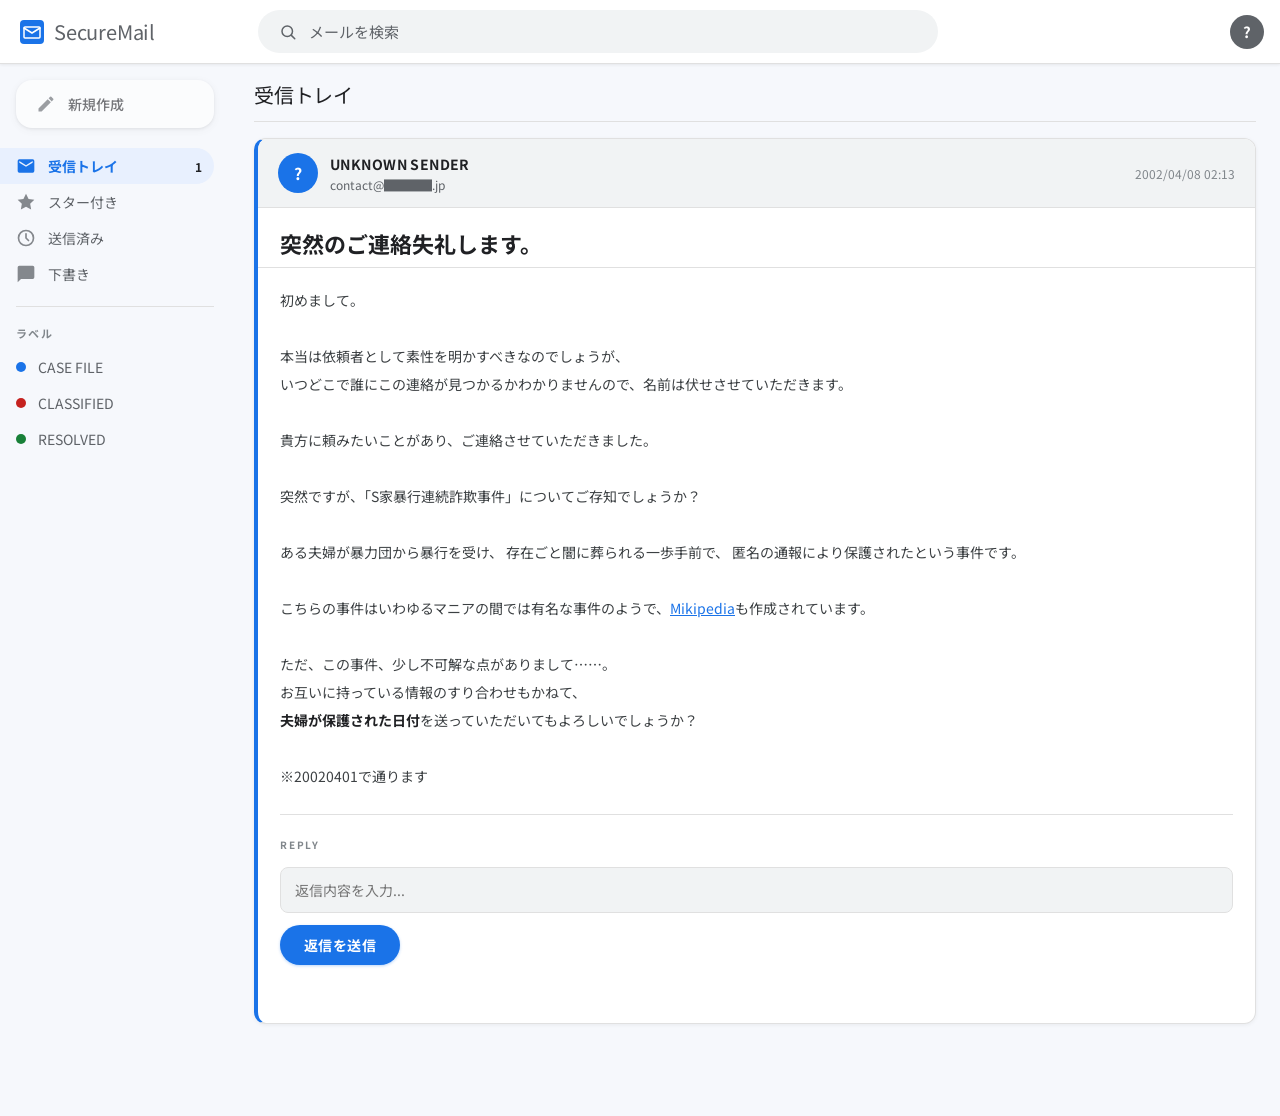
==== commit 0942e6d9: "メールごとにタブ変更" ====
--- a/index.html
+++ b/index.html
@@ -3,13 +3,13 @@
 <head>
   <meta charset="UTF-8">
   <meta name="viewport" content="width=device-width, initial-scale=1.0">
-  <title>inbox — SECURE ARCHIVE</title>
+  <title>突然のご連絡失礼します。 — SecureMail</title>
   <link rel="preconnect" href="https://fonts.googleapis.com">
   <link rel="preconnect" href="https://fonts.gstatic.com" crossorigin>
   <link href="https://fonts.googleapis.com/css2?family=Noto+Sans+JP:wght@300;400;500;700&display=swap" rel="stylesheet">
   <link rel="stylesheet" href="css/style.css">
 </head>
-<body>
+<body data-page="1" data-next="puzzle/puzzle2.html">
 
   <header class="topbar">
     <div class="topbar-inner">
@@ -93,11 +93,61 @@
       <div class="inbox-toolbar">
         <span class="inbox-title">受信トレイ</span>
       </div>
-      <div id="puzzle-container"></div>
+      <div id="puzzle-container">
+
+        <article class="mail-card unread" id="puzzle-1">
+
+          <div class="mail-header">
+            <div class="sender-area">
+              <div class="sender-icon">?</div>
+              <div class="sender-meta">
+                <div class="sender-name">UNKNOWN SENDER</div>
+                <div class="mail-address">contact@████.jp</div>
+              </div>
+            </div>
+            <div class="mail-date">2002/04/08 02:13</div>
+          </div>
+
+          <div class="mail-subject">突然のご連絡失礼します。</div>
+
+          <div class="mail-body">
+            <p>
+              初めまして。<br>
+              <br>
+              本当は依頼者として素性を明かすべきなのでしょうが、<br>
+              いつどこで誰にこの連絡が見つかるかわかりませんので、名前は伏せさせていただきます。<br>
+              <br>
+              貴方に頼みたいことがあり、ご連絡させていただきました。<br>
+              <br>
+              突然ですが、「S家暴行連続詐欺事件」についてご存知でしょうか？<br>
+              <br>
+              ある夫婦が暴力団から暴行を受け、
+              存在ごと闇に葬られる一歩手前で、
+              匿名の通報により保護されたという事件です。<br>
+              <br>
+              こちらの事件はいわゆるマニアの間では有名な事件のようで、<a href="https://shrimp10pra.github.io/Mikipedia/#main">Mikipedia</a>も作成されています。<br>
+              <br>
+              ただ、この事件、少し不可解な点がありまして……。<br>
+              お互いに持っている情報のすり合わせもかねて、<br>
+              <strong>夫婦が保護された日付</strong>を送っていただいてもよろしいでしょうか？<br><br>
+              ※20020401で通ります
+            </p>
+
+            <div class="reply-area">
+              <div class="reply-label">REPLY</div>
+              <input type="text" id="input-1" placeholder="返信内容を入力...">
+              <button onclick="checkAnswer(1)">返信を送信</button>
+              <div id="msg-1" class="mail-message"></div>
+            </div>
+          </div>
+
+        </article>
+
+      </div>
     </main>
 
   </div>
 
   <script src="js/main.js"></script>
 </body>
-</html>+</html>
--- a/css/style.css
+++ b/css/style.css
@@ -660,4 +660,147 @@
 @keyframes mailAppear {
   from { opacity: 0; transform: translateY(16px); }
   to   { opacity: 1; transform: translateY(0); }
+}
+
+/* =========================================
+   スマホ対応（768px以下）
+========================================= */
+
+@media (max-width: 768px) {
+
+  /* トップバー */
+  :root {
+    --topbar-h: 56px;
+  }
+
+  .topbar-logo {
+    width: auto;
+  }
+
+  .topbar-search {
+    display: none; /* 検索バーは非表示（デザイン上不要） */
+  }
+
+  .logo-text {
+    font-size: 17px;
+  }
+
+  /* サイドバーを非表示 */
+  .sidebar {
+    display: none;
+  }
+
+  /* メインペインをフル幅に */
+  .main-pane {
+    margin-left: 0;
+    padding: 12px 12px 60px;
+  }
+
+  /* メールカード */
+  .mail-header {
+    flex-wrap: wrap;
+    gap: 8px;
+    padding: 12px 14px;
+  }
+
+  .mail-date {
+    width: 100%;
+    text-align: right;
+    font-size: 11px;
+  }
+
+  .mail-subject {
+    font-size: 16px;
+    padding: 14px 14px 8px;
+  }
+
+  .mail-body {
+    padding: 14px 14px 18px;
+    font-size: 13px;
+    line-height: 1.9;
+  }
+
+  /* 返信欄 */
+  .reply-area {
+    margin-top: 16px;
+    padding-top: 14px;
+  }
+
+  .reply-area button,
+  .answer-area button {
+    width: 100%;        /* スマホではボタンをフル幅に */
+    text-align: center;
+    align-self: stretch;
+  }
+
+  /* パズルカード */
+  .puzzle-header {
+    padding: 12px 14px;
+    font-size: 10px;
+  }
+
+  .puzzle-body {
+    padding: 14px 14px 18px;
+    font-size: 13px;
+  }
+
+  /* コンボ文章（puzzle3） */
+  .combo-sentence {
+    flex-direction: column;
+    align-items: stretch;
+  }
+
+  .combo-sentence .reply-select {
+    width: 100%;
+    flex: none;
+  }
+
+  .combo-label {
+    font-size: 13px;
+  }
+
+  /* エンドカード */
+  .end-card-header {
+    flex-wrap: wrap;
+    gap: 8px;
+    padding: 12px 14px;
+  }
+
+  .end-card-body {
+    padding: 16px 14px 24px;
+  }
+
+  .end-card-body h2 {
+    font-size: 20px;
+  }
+
+  /* アコーディオン */
+  .accordion-body {
+    padding: 12px;
+  }
+
+  .accordion-body img {
+    max-width: 100%;
+    height: auto;
+    display: block;
+    border-radius: 6px;
+  }
+}
+
+/* =========================================
+   超小型端末（380px以下）
+========================================= */
+
+@media (max-width: 380px) {
+  .mail-subject {
+    font-size: 15px;
+  }
+
+  .sender-name {
+    font-size: 13px;
+  }
+
+  .mail-address {
+    font-size: 11px;
+  }
 }
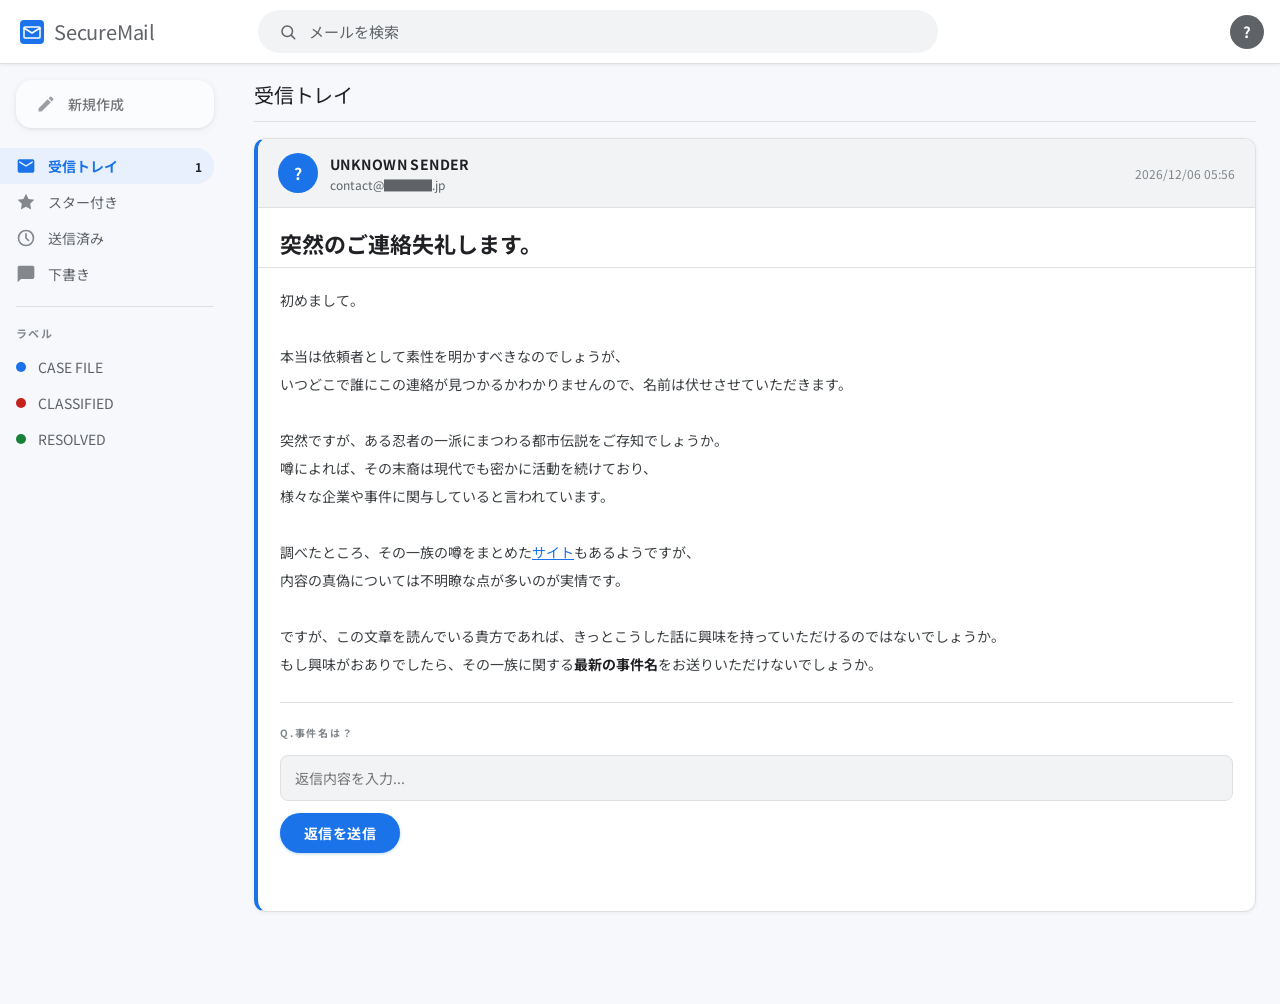
==== commit ca22fe2d: "メール時刻修正" ====
--- a/index.html
+++ b/index.html
@@ -3,7 +3,7 @@
 <head>
   <meta charset="UTF-8">
   <meta name="viewport" content="width=device-width, initial-scale=1.0">
-  <title>突然のご連絡失礼します。 — SecureMail</title>
+  <title>メールを受信しました</title>
   <link rel="preconnect" href="https://fonts.googleapis.com">
   <link rel="preconnect" href="https://fonts.gstatic.com" crossorigin>
   <link href="https://fonts.googleapis.com/css2?family=Noto+Sans+JP:wght@300;400;500;700&display=swap" rel="stylesheet">
@@ -105,7 +105,7 @@
                 <div class="mail-address">contact@████.jp</div>
               </div>
             </div>
-            <div class="mail-date">2002/04/08 02:13</div>
+            <div class="mail-date" id="final-date"></div>
           </div>
 
           <div class="mail-subject">突然のご連絡失礼します。</div>
@@ -117,24 +117,19 @@
               本当は依頼者として素性を明かすべきなのでしょうが、<br>
               いつどこで誰にこの連絡が見つかるかわかりませんので、名前は伏せさせていただきます。<br>
               <br>
-              貴方に頼みたいことがあり、ご連絡させていただきました。<br>
+              突然ですが、ある忍者の一派にまつわる都市伝説をご存知でしょうか。<br>
+              噂によれば、その末裔は現代でも密かに活動を続けており、<br>
+              様々な企業や事件に関与していると言われています。<br>
               <br>
-              突然ですが、「S家暴行連続詐欺事件」についてご存知でしょうか？<br>
+              調べたところ、その一族の噂をまとめた<a href="https://shrimp10pra.github.io/Mikipedia/#main"  target="_blank" rel="noopener noreferrer">サイト</a>もあるようですが、<br>
+              内容の真偽については不明瞭な点が多いのが実情です。<br>
               <br>
-              ある夫婦が暴力団から暴行を受け、
-              存在ごと闇に葬られる一歩手前で、
-              匿名の通報により保護されたという事件です。<br>
-              <br>
-              こちらの事件はいわゆるマニアの間では有名な事件のようで、<a href="https://shrimp10pra.github.io/Mikipedia/#main">Mikipedia</a>も作成されています。<br>
-              <br>
-              ただ、この事件、少し不可解な点がありまして……。<br>
-              お互いに持っている情報のすり合わせもかねて、<br>
-              <strong>夫婦が保護された日付</strong>を送っていただいてもよろしいでしょうか？<br><br>
-              ※20020401で通ります
+              ですが、この文章を読んでいる貴方であれば、きっとこうした話に興味を持っていただけるのではないでしょうか。<br>
+              もし興味がおありでしたら、その一族に関する<strong>最新の事件名</strong>をお送りいただけないでしょうか。<br>
             </p>
 
             <div class="reply-area">
-              <div class="reply-label">REPLY</div>
+              <div class="reply-label">Q.事件名は？</div>
               <input type="text" id="input-1" placeholder="返信内容を入力...">
               <button onclick="checkAnswer(1)">返信を送信</button>
               <div id="msg-1" class="mail-message"></div>
